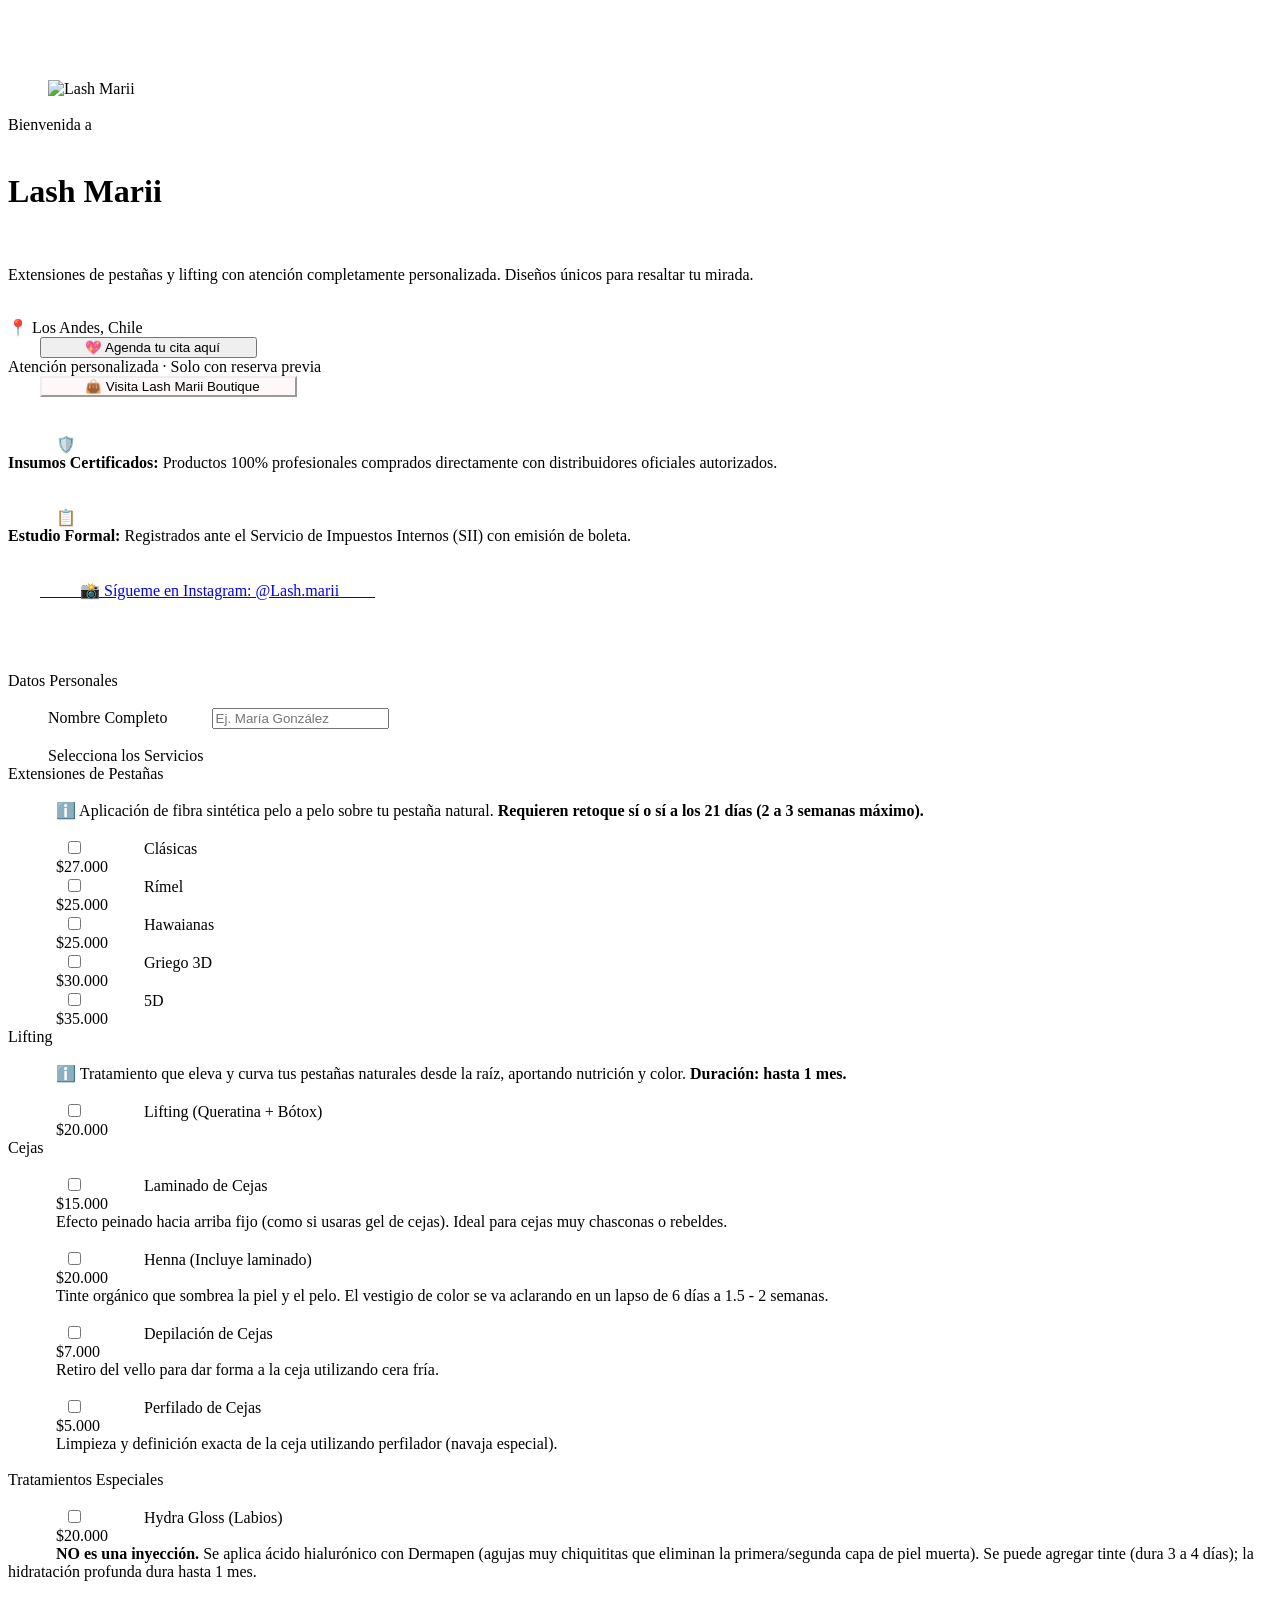
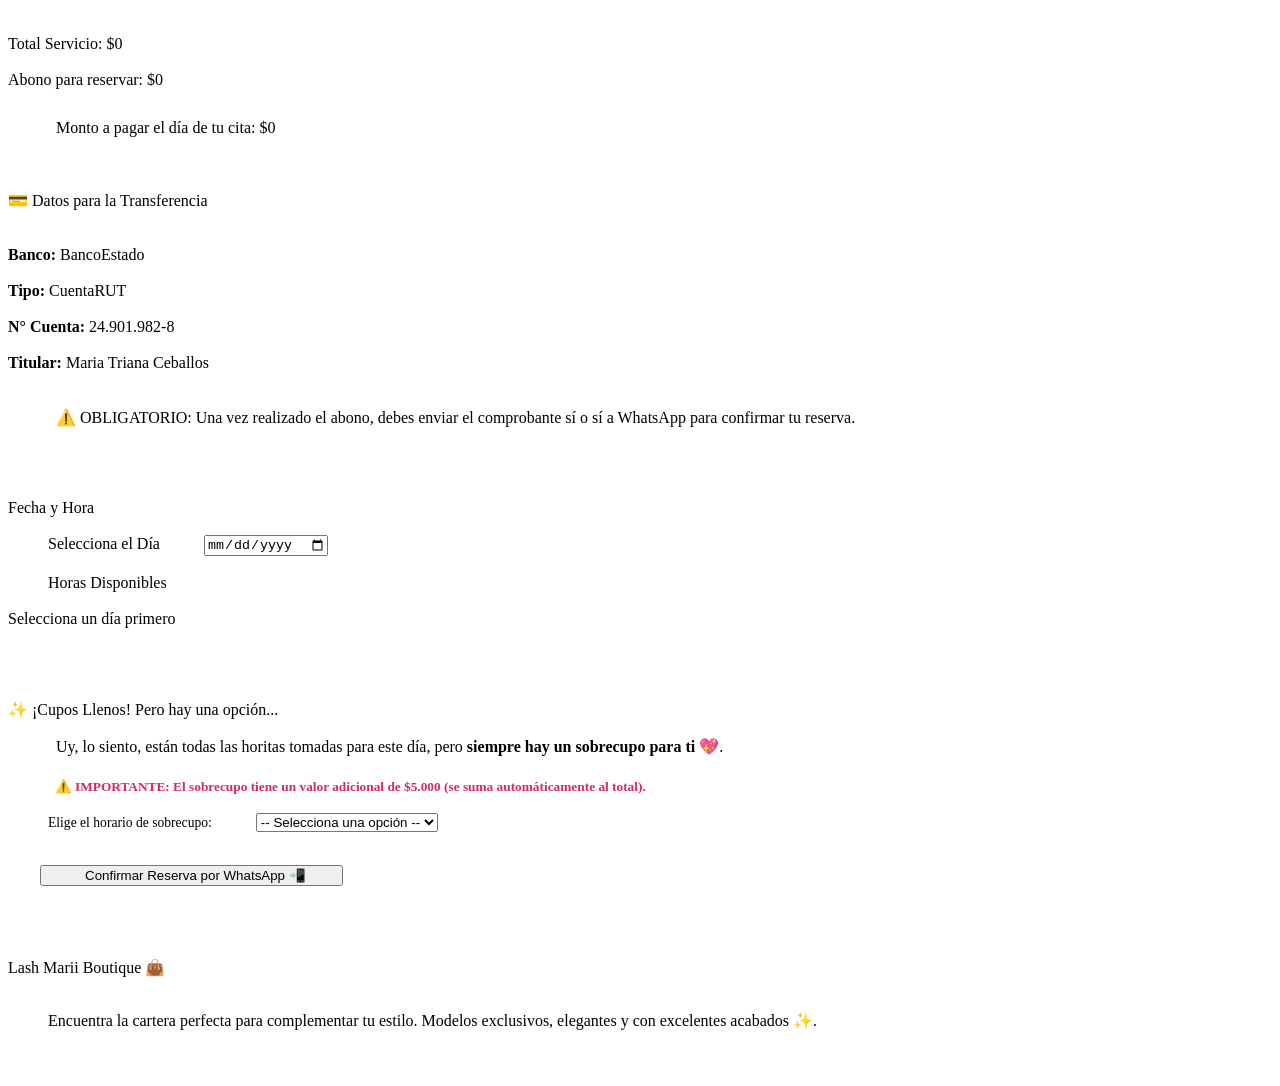
==== index.html @ df6394da "Update index.html" ====
<!DOCTYPE html>
<html lang="es">
<head>
  <meta charset="UTF-8">
  <meta name="viewport" content="width=device-width, initial-scale=1.0">
  <title>Lash Marii & Lash Marii Boutique</title>
  
  <!-- Firebase SDKs -->
  <script src="https://www.gstatic.com/firebasejs/9.22.2/firebase-app-compat.js"></script>
  <script src="https://www.gstatic.com/firebasejs/9.22.2/firebase-database-compat.js"></script>

  <style>
    :root {
      --bg-color: #fff4f6;
      --card-bg: #ffffff;
      --primary: #e63974;
      --primary-hover: #c82a60;
      --text-dark: #3a1c22;
      --border-color: #f7d6e0;
      --subtext: #786267;
    }

    * {
      box-sizing: border-box;
      margin: 0;
      padding: 0;
    }

    body {
      font-family: -apple-system, BlinkMacSystemFont, "Segoe UI", Roboto, Helvetica, Arial, sans-serif;
      background-color: var(--bg-color);
      color: var(--text-dark);
      padding: 20px 15px 120px 15px;
      display: flex;
      justify-content: center;
    }

    .container {
      width: 100%;
      max-width: 420px;
    }

    .tab-content {
      display: none;
      animation: fadeIn 0.3s ease-in-out;
    }

    .tab-content.active {
      display: block;
    }

    @keyframes fadeIn {
      from { opacity: 0; transform: translateY(6px); }
      to { opacity: 1; transform: translateY(0); }
    }

    .hero-header {
      text-align: center;
      padding: 20px 0 10px 0;
    }

    .logo-container {
      width: 150px;
      height: 150px;
      margin: 0 auto 15px auto;
      border-radius: 50%;
      padding: 4px;
      background: linear-gradient(135deg, #f7d6e0, #e63974);
      box-shadow: 0 6px 20px rgba(230, 57, 116, 0.2);
    }

    .logo-img {
      width: 100%;
      height: 100%;
      border-radius: 50%;
      object-fit: cover;
      display: block;
    }

    .welcome-text {
      font-size: 0.9rem;
      font-weight: 800;
      letter-spacing: 2px;
      color: var(--primary);
      text-transform: uppercase;
      margin-bottom: 5px;
    }

    .brand-title {
      font-size: 2rem;
      font-weight: 800;
      color: var(--text-dark);
      margin-bottom: 12px;
    }

    .brand-desc {
      font-size: 0.95rem;
      color: var(--subtext);
      line-height: 1.5;
      margin: 0 auto 18px auto;
    }

    .location-badge {
      display: inline-flex;
      align-items: center;
      gap: 5px;
      background-color: #ffe6ee;
      color: var(--primary);
      font-size: 0.85rem;
      font-weight: 700;
      padding: 8px 16px;
      border-radius: 20px;
      margin-bottom: 25px;
    }

    .btn-main {
      width: 100%;
      background: linear-gradient(135deg, #e63974, #d62862);
      color: white;
      border: none;
      border-radius: 16px;
      padding: 16px;
      font-size: 1rem;
      font-weight: 700;
      cursor: pointer;
      box-shadow: 0 4px 15px rgba(230, 57, 116, 0.3);
      display: flex;
      align-items: center;
      justify-content: center;
      gap: 8px;
      text-decoration: none;
      margin-bottom: 10px;
    }

    .sub-note {
      text-align: center;
      font-size: 0.85rem;
      color: var(--subtext);
      margin-bottom: 25px;
    }

    .trust-footer {
      background: rgba(255, 255, 255, 0.75);
      border: 1px solid var(--border-color);
      border-radius: 14px;
      padding: 12px;
      margin: 0 0 20px 0;
      text-align: left;
      font-size: 0.78rem;
      color: var(--subtext);
      line-height: 1.35;
    }

    .trust-footer-item {
      display: flex;
      align-items: flex-start;
      gap: 8px;
      margin-bottom: 8px;
    }

    .trust-footer-item:last-child {
      margin-bottom: 0;
    }

    .trust-footer-item strong {
      color: var(--text-dark);
    }

    .btn-secondary {
      width: 100%;
      background: #ffffff;
      color: var(--text-dark);
      border: 1px solid var(--border-color);
      border-radius: 16px;
      padding: 14px;
      font-size: 0.95rem;
      font-weight: 700;
      cursor: pointer;
      display: flex;
      align-items: center;
      justify-content: center;
      gap: 8px;
      text-decoration: none;
      box-shadow: 0 2px 8px rgba(0, 0, 0, 0.03);
    }

    .card {
      background: var(--card-bg);
      border-radius: 20px;
      padding: 22px;
      box-shadow: 0 4px 18px rgba(230, 57, 116, 0.06);
      margin-bottom: 20px;
    }

    .card-title {
      display: flex;
      align-items: center;
      gap: 10px;
      font-size: 1.25rem;
      font-weight: 800;
      margin-bottom: 18px;
      color: var(--text-dark);
    }

    .card-title::before {
      content: "";
      display: inline-block;
      width: 4px;
      height: 22px;
      background-color: var(--primary);
      border-radius: 2px;
    }

    .form-group {
      margin-bottom: 16px;
    }

    label {
      display: block;
      font-weight: 700;
      font-size: 0.9rem;
      margin-bottom: 8px;
    }

    input[type="text"], input[type="tel"], input[type="date"], input[type="password"] {
      width: 100%;
      padding: 14px;
      border: 1.5px solid var(--border-color);
      border-radius: 14px;
      font-size: 0.95rem;
      outline: none;
      color: var(--text-dark);
      background-color: #fff;
      font-family: inherit;
    }

    .service-category {
      font-size: 0.88rem;
      font-weight: 800;
      color: var(--primary);
      text-transform: uppercase;
      letter-spacing: 0.5px;
      margin: 18px 0 4px 0;
    }

    .service-category:first-of-type {
      margin-top: 5px;
    }

    .service-desc {
      font-size: 0.8rem;
      color: var(--subtext);
      line-height: 1.35;
      margin-bottom: 10px;
      background-color: #fff8f9;
      padding: 8px 12px;
      border-radius: 10px;
      border-left: 3px solid var(--primary);
    }

    .service-desc-item {
      font-size: 0.78rem;
      color: var(--subtext);
      line-height: 1.3;
      margin: -4px 0 10px 6px;
      padding-left: 8px;
      border-left: 2px solid var(--border-color);
    }

    .service-option {
      display: flex;
      align-items: center;
      justify-content: space-between;
      padding: 12px 14px;
      border: 1.5px solid var(--border-color);
      border-radius: 14px;
      margin-bottom: 6px;
      cursor: pointer;
      transition: all 0.2s ease;
      background-color: #fff;
      user-select: none;
    }

    .service-option.selected {
      border-color: var(--primary);
      background-color: #fff8f9;
    }

    .service-option.disabled {
      opacity: 0.4;
      background-color: #f7f7f7;
      cursor: not-allowed;
      border-color: #e2e8f0;
    }

    .service-info {
      display: flex;
      align-items: center;
      gap: 10px;
      pointer-events: none;
    }

    .service-checkbox {
      width: 18px;
      height: 18px;
      accent-color: var(--primary);
      cursor: pointer;
    }

    .service-name {
      font-size: 0.9rem;
      font-weight: 600;
      color: var(--text-dark);
    }

    .service-price {
      font-size: 0.9rem;
      font-weight: 700;
      color: var(--primary);
      pointer-events: none;
    }

    .total-box {
      border: 1.5px dashed var(--primary);
      border-radius: 14px;
      padding: 14px;
      text-align: center;
      font-weight: 700;
      font-size: 0.95rem;
      color: var(--text-dark);
      margin-top: 15px;
      background-color: #fff8f9;
      line-height: 1.6;
    }

    .total-amount {
      color: var(--primary);
      font-size: 1.15rem;
    }

    .abono-amount {
      color: #e63974;
      font-size: 1.1rem;
      font-weight: 800;
    }

    .restante-amount {
      color: #2e7d32;
      font-size: 1.15rem;
      font-weight: 800;
    }

    .payment-box {
      background-color: #fff9fb;
      border: 1.5px solid var(--border-color);
      border-radius: 16px;
      padding: 16px;
      margin-top: 15px;
    }

    .payment-title {
      font-size: 0.95rem;
      font-weight: 800;
      color: var(--primary);
      margin-bottom: 10px;
      display: flex;
      align-items: center;
      justify-content: center;
      gap: 6px;
      text-align: center;
    }

    .bank-details {
      background-color: #ffffff;
      border: 1px solid var(--border-color);
      border-radius: 12px;
      padding: 12px 14px;
      margin-bottom: 12px;
      font-size: 0.88rem;
      line-height: 1.6;
    }

    .bank-details div {
      display: flex;
      justify-content: space-between;
      border-bottom: 1px dashed #f2e6ea;
      padding: 3px 0;
    }

    .bank-details div:last-child {
      border-bottom: none;
    }

    .alert-whatsapp {
      background-color: #ffe6ee;
      border-left: 4px solid var(--primary);
      border-radius: 8px;
      padding: 10px;
      font-size: 0.82rem;
      color: #a12c4e;
      font-weight: 700;
      text-align: center;
      line-height: 1.4;
      margin-bottom: 0;
    }

    .location-info-box {
      background-color: #eef2ff;
      border-left: 4px solid #3b82f6;
      border-radius: 8px;
      padding: 12px;
      font-size: 0.85rem;
      color: #1e3a8a;
      font-weight: 700;
      text-align: center;
      line-height: 1.4;
      margin-top: 15px;
      margin-bottom: 15px;
      display: none;
    }

    .location-info-box a {
      color: #2563eb;
      text-decoration: underline;
    }

    .overbook-box {
      background-color: #fff0f3;
      border: 2px dashed #e63974;
      border-radius: 16px;
      padding: 16px;
      text-align: center;
      margin-top: 10px;
      display: none;
      animation: fadeIn 0.3s ease-in-out;
    }

    .overbook-title {
      font-size: 1rem;
      font-weight: 800;
      color: #e63974;
      margin-bottom: 6px;
    }

    .overbook-text {
      font-size: 0.88rem;
      color: var(--text-dark);
      line-height: 1.4;
      margin-bottom: 12px;
    }

    .overbook-select {
      width: 100%;
      padding: 12px;
      border: 1.5px solid var(--border-color);
      border-radius: 12px;
      font-size: 0.92rem;
      color: var(--text-dark);
      background-color: #fff;
      font-weight: 600;
      outline: none;
      font-family: inherit;
    }

    .time-grid {
      display: grid;
      grid-template-columns: repeat(3, 1fr);
      gap: 10px;
      margin-top: 10px;
    }

    .time-btn {
      background-color: #fff;
      border: 1.5px solid var(--border-color);
      border-radius: 12px;
      padding: 12px 5px;
      font-size: 0.95rem;
      font-weight: 700;
      color: var(--text-dark);
      cursor: pointer;
      transition: all 0.2s ease;
    }

    .time-btn.selected {
      background-color: var(--primary);
      color: white;
      border-color: var(--primary);
    }

    .time-btn.occupied {
      background-color: #e2e8f0;
      color: #a0aec0;
      border-color: #cbd5e0;
      cursor: not-allowed;
      text-decoration: line-through;
    }

    .admin-time-btn {
      background-color: #fff;
      border: 1.5px solid var(--border-color);
      border-radius: 12px;
      padding: 12px 5px;
      font-size: 0.85rem;
      font-weight: 700;
      cursor: pointer;
    }

    .admin-time-btn.is-blocked {
      background-color: #e63974;
      color: white;
      border-color: #e63974;
    }

    .placeholder-text {
      color: var(--subtext);
      font-size: 0.9rem;
      text-align: center;
      margin-top: 10px;
      grid-column: span 3;
    }

    .gallery-grid {
      display: grid;
      grid-template-columns: repeat(2, 1fr);
      gap: 12px;
      margin-top: 15px;
    }

    .gallery-card {
      background: #ffffff;
      border-radius: 16px;
      overflow: hidden;
      border: 1px solid var(--border-color);
      box-shadow: 0 4px 10px rgba(0,0,0,0.03);
      display: flex;
      flex-direction: column;
      position: relative;
    }

    .gallery-card.featured {
      border: 2px solid var(--primary);
      box-shadow: 0 6px 16px rgba(230, 57, 116, 0.18);
    }

    .badge-new {
      position: absolute;
      top: 8px;
      right: 8px;
      background: linear-gradient(135deg, #e63974, #ff5e91);
      color: white;
      font-size: 0.68rem;
      font-weight: 800;
      padding: 4px 8px;
      border-radius: 10px;
      box-shadow: 0 2px 8px rgba(230, 57, 116, 0.4);
      letter-spacing: 0.5px;
      z-index: 2;
    }

    .gallery-img {
      width: 100%;
      height: 140px;
      object-fit: cover;
      display: block;
    }

    .gallery-info {
      padding: 10px;
      text-align: center;
    }

    .gallery-title {
      font-size: 0.85rem;
      font-weight: 800;
      color: var(--text-dark);
    }

    .gallery-subtitle {
      font-size: 0.72rem;
      color: var(--subtext);
      margin-top: 2px;
    }

    /* ESTILOS ESPECÍFICOS DE LASH MARII BOUTIQUE Y CARRUSEL */
    .boutique-grid {
      display: grid;
      grid-template-columns: repeat(1, 1fr);
      gap: 16px;
      margin-top: 15px;
    }

    .boutique-card {
      background: #ffffff;
      border-radius: 18px;
      overflow: hidden;
      border: 1px solid var(--border-color);
      box-shadow: 0 4px 12px rgba(230, 57, 116, 0.05);
      display: flex;
      flex-direction: column;
    }

    .boutique-img {
      width: 100%;
      height: 260px;
      object-fit: cover;
      display: block;
    }

    .boutique-details {
      padding: 15px;
    }

    .boutique-name {
      font-size: 1.05rem;
      font-weight: 800;
      color: var(--text-dark);
      margin-bottom: 4px;
    }

    .boutique-desc {
      font-size: 0.82rem;
      color: var(--subtext);
      margin-bottom: 10px;
      line-height: 1.35;
    }

    .boutique-price-row {
      display: flex;
      justify-content: space-between;
      align-items: center;
      margin-top: 5px;
    }

    .boutique-price {
      font-size: 1.15rem;
      font-weight: 800;
      color: var(--primary);
    }

    .btn-buy {
      background: linear-gradient(135deg, #e63974, #d62862);
      color: white;
      border: none;
      border-radius: 10px;
      padding: 8px 14px;
      font-size: 0.82rem;
      font-weight: 700;
      cursor: pointer;
      text-decoration: none;
      display: inline-flex;
      align-items: center;
      gap: 4px;
    }

    /* ESTILOS DEL CARRUSEL */
    .carousel-container {
      position: relative;
      width: 100%;
      overflow: hidden;
      border-radius: 18px 18px 0 0;
    }

    .carousel-track {
      display: flex;
      transition: transform 0.3s ease-in-out;
      width: 100%;
    }

    .carousel-slide {
      min-width: 100%;
      box-sizing: border-box;
    }

    .carousel-btn {
      position: absolute;
      top: 50%;
      transform: translateY(-50%);
      background: rgba(0, 0, 0, 0.4);
      color: white;
      border: none;
      font-size: 14px;
      padding: 8px 11px;
      cursor: pointer;
      border-radius: 50%;
      z-index: 5;
      backdrop-filter: blur(2px);
    }

    .carousel-btn.prev { left: 8px; }
    .carousel-btn.next { right: 8px; }

    .carousel-dots {
      position: absolute;
      bottom: 8px;
      left: 50%;
      transform: translateX(-50%);
      display: flex;
      gap: 6px;
      z-index: 5;
    }

    .dot {
      width: 8px;
      height: 8px;
      background: rgba(255, 255, 255, 0.5);
      border-radius: 50%;
      cursor: pointer;
      transition: background 0.3s, width 0.3s;
    }

    .dot.active {
      background: #ffffff;
      width: 18px;
      border-radius: 4px;
    }

    .accordion-header {
      width: 100%;
      background: #ffffff;
      border: 1.5px solid var(--border-color);
      border-radius: 14px;
      padding: 14px 16px;
      font-size: 0.92rem;
      font-weight: 800;
      color: var(--text-dark);
      text-align: left;
      cursor: pointer;
      display: flex;
      justify-content: space-between;
      align-items: center;
      margin-bottom: 8px;
      transition: all 0.2s ease;
    }

    .accordion-header:hover {
      background-color: #fff8f9;
    }

    .accordion-header.active {
      border-color: var(--primary);
      background-color: #fff8f9;
      color: var(--primary);
      border-bottom-left-radius: 0;
      border-bottom-right-radius: 0;
      margin-bottom: 0;
    }

    .accordion-content {
      max-height: 0;
      overflow: hidden;
      transition: max-height 0.3s ease-out;
      background: #ffffff;
      border: 1.5px solid var(--border-color);
      border-top: none;
      border-bottom-left-radius: 14px;
      border-bottom-right-radius: 14px;
      margin-bottom: 12px;
      padding: 0 14px;
    }

    .accordion-content.show {
      padding: 14px;
      max-height: 1000px;
    }

    .accordion-arrow {
      font-size: 0.8rem;
      transition: transform 0.3s ease;
    }

    .accordion-header.active .accordion-arrow {
      transform: rotate(180deg);
    }

    .care-item {
      display: flex;
      align-items: flex-start;
      gap: 12px;
      padding: 10px 12px;
      background-color: #fff8f9;
      border-radius: 12px;
      margin-bottom: 8px;
      border: 1px solid #fce8ef;
    }

    .care-item:last-child {
      margin-bottom: 0;
    }

    .care-icon {
      font-size: 1.2rem;
      line-height: 1.2;
    }

    .care-text {
      font-size: 0.85rem;
      color: var(--subtext);
      line-height: 1.4;
    }

    .care-text strong {
      color: var(--text-dark);
    }

    /* ESTILOS ESPECÍFICOS DE LA TARJETA DE FIDELIDAD */
    .stamps-grid {
      display: grid;
      grid-template-columns: repeat(5, 1fr);
      gap: 8px;
      margin: 18px 0;
    }

    .stamp-slot {
      aspect-ratio: 1;
      border-radius: 50%;
      border: 2px dashed var(--border-color);
      display: flex;
      flex-direction: column;
      align-items: center;
      justify-content: center;
      font-size: 0.75rem;
      position: relative;
      background: #fff8f9;
      transition: all 0.3s ease;
    }

    .stamp-type {
      font-size: 0.55rem;
      color: var(--subtext);
      margin-top: 2px;
      font-weight: 700;
      text-transform: uppercase;
    }

    .stamp-slot.active {
      border: 2px solid var(--primary);
      background: var(--primary);
      color: white;
      box-shadow: 0 4px 10px rgba(230, 57, 116, 0.3);
      font-weight: bold;
    }

    .stamp-slot.active .stamp-type {
      color: #fff;
    }

    .stamp-slot.reward {
      border-color: #d97706;
      background: #fffbe3;
      color: #b45309;
    }

    .stamp-slot.reward.active {
      background: linear-gradient(135deg, #f59e0b, #d97706);
      color: #fff;
      border-color: #f59e0b;
      box-shadow: 0 4px 12px rgba(245, 158, 11, 0.4);
    }

    .stamp-slot.reward.active .stamp-type {
      color: #fff;
    }

    .rewards-info {
      font-size: 0.8rem;
      text-align: left;
      background: #fff8f9;
      border: 1px solid var(--border-color);
      padding: 12px;
      border-radius: 12px;
      margin-bottom: 15px;
      line-height: 1.5;
    }

    .history-list {
      font-size: 0.78rem;
      text-align: left;
      color: var(--subtext);
      max-height: 90px;
      overflow-y: auto;
      margin-top: 8px;
      background: #fdf2f5;
      padding: 8px 12px;
      border-radius: 10px;
    }

    .bottom-nav {
      position: fixed;
      bottom: 20px;
      left: 50%;
      transform: translateX(-50%);
      width: calc(100% - 30px);
      max-width: 420px;
      background: rgba(255, 255, 255, 0.94);
      backdrop-filter: blur(12px);
      border-radius: 25px;
      display: flex;
      justify-content: space-around;
      padding: 10px 2px;
      box-shadow: 0 10px 30px rgba(0, 0, 0, 0.08);
      border: 1px solid rgba(247, 214, 224, 0.8);
      z-index: 1000;
    }

    .nav-item {
      display: flex;
      flex-direction: column;
      align-items: center;
      gap: 3px;
      background: none;
      border: none;
      color: #a08c90;
      font-size: 0.65rem;
      font-weight: 700;
      cursor: pointer;
      flex: 1;
      transition: all 0.2s ease;
    }

    .nav-item .icon {
      font-size: 1.1rem;
    }

    .nav-item.active {
      color: var(--primary);
    }
  </style>
</head>
<body>

  <div class="container">

    <!-- INICIO -->
    <div id="tab-inicio" class="tab-content active">
      <div class="hero-header">
        <div class="logo-container">
          <img src="https://i.postimg.cc/9fsRY43k/IMG-0086.jpg" alt="Lash Marii" class="logo-img">
        </div>
        <div class="welcome-text">Bienvenida a</div>
        <h1 class="brand-title">Lash Marii</h1>
        <p class="brand-desc">Extensiones de pestañas y lifting con atención completamente personalizada. Diseños únicos para resaltar tu mirada.</p>
        <div class="location-badge">📍 Los Andes, Chile</div>

        <button class="btn-main" onclick="switchTab('reservar')">
          💖 Agenda tu cita aquí
        </button>
        <div class="sub-note">Atención personalizada · Solo con reserva previa</div>

        <button class="btn-secondary" style="margin-bottom: 20px; background: #fff8f9; border-color: var(--primary);" onclick="switchTab('boutique')">
          👜 Visita Lash Marii Boutique
        </button>

        <div class="trust-footer">
          <div class="trust-footer-item">
            <span>🛡️</span>
            <div><strong>Insumos Certificados:</strong> Productos 100% profesionales comprados directamente con distribuidores oficiales autorizados.</div>
          </div>
          <div class="trust-footer-item">
            <span>📋</span>
            <div><strong>Estudio Formal:</strong> Registrados ante el Servicio de Impuestos Internos (SII) con emisión de boleta.</div>
          </div>
        </div>

        <a href="https://instagram.com/Lash.marii" target="_blank" class="btn-secondary">
          📸 Sígueme en Instagram: @Lash.marii
        </a>
      </div>
    </div>

    <!-- RESERVAR -->
    <div id="tab-reservar" class="tab-content">
      <div class="card">
        <div class="card-title">Datos Personales</div>

        <div class="form-group">
          <label for="nombre">Nombre Completo</label>
          <input type="text" id="nombre" placeholder="Ej. María González">
        </div>

        <div class="form-group">
          <label>Selecciona los Servicios</label>
          
          <!-- EXTENSIONES DE PESTAÑAS -->
          <div class="service-category">Extensiones de Pestañas</div>
          <div class="service-desc">
            ℹ️ Aplicación de fibra sintética pelo a pelo sobre tu pestaña natural. <strong>Requieren retoque sí o sí a los 21 días (2 a 3 semanas máximo).</strong>
          </div>

          <label class="service-option">
            <div class="service-info">
              <input type="checkbox" class="service-checkbox" data-group="extensiones" value="27000" data-name="Pestañas Clásicas" onchange="calcularTotal(this)">
              <span class="service-name">Clásicas</span>
            </div>
            <span class="service-price">$27.000</span>
          </label>

          <label class="service-option">
            <div class="service-info">
              <input type="checkbox" class="service-checkbox" data-group="extensiones" value="25000" data-name="Pestañas Rímel" onchange="calcularTotal(this)">
              <span class="service-name">Rímel</span>
            </div>
            <span class="service-price">$25.000</span>
          </label>

          <label class="service-option">
            <div class="service-info">
              <input type="checkbox" class="service-checkbox" data-group="extensiones" value="25000" data-name="Pestañas Hawaianas" onchange="calcularTotal(this)">
              <span class="service-name">Hawaianas</span>
            </div>
            <span class="service-price">$25.000</span>
          </label>

          <label class="service-option">
            <div class="service-info">
              <input type="checkbox" class="service-checkbox" data-group="extensiones" value="30000" data-name="Pestañas Griego 3D" onchange="calcularTotal(this)">
              <span class="service-name">Griego 3D</span>
            </div>
            <span class="service-price">$30.000</span>
          </label>

          <label class="service-option">
            <div class="service-info">
              <input type="checkbox" class="service-checkbox" data-group="extensiones" value="35000" data-name="Pestañas 5D" onchange="calcularTotal(this)">
              <span class="service-name">5D</span>
            </div>
            <span class="service-price">$35.000</span>
          </label>

          <!-- LIFTING -->
          <div class="service-category">Lifting</div>
          <div class="service-desc">
            ℹ️ Tratamiento que eleva y curva tus pestañas naturales desde la raíz, aportando nutrición y color. <strong>Duración: hasta 1 mes.</strong>
          </div>

          <label class="service-option">
            <div class="service-info">
              <input type="checkbox" class="service-checkbox" data-group="lifting" value="20000" data-name="Lifting (Queratina + Bótox)" onchange="calcularTotal(this)">
              <span class="service-name">Lifting (Queratina + Bótox)</span>
            </div>
            <span class="service-price">$20.000</span>
          </label>

          <!-- CEJAS -->
          <div class="service-category">Cejas</div>

          <label class="service-option">
            <div class="service-info">
              <input type="checkbox" class="service-checkbox" data-group="cejas" value="15000" data-name="Laminado de Cejas" onchange="calcularTotal(this)">
              <span class="service-name">Laminado de Cejas</span>
            </div>
            <span class="service-price">$15.000</span>
          </label>
          <div class="service-desc-item">
            Efecto peinado hacia arriba fijo (como si usaras gel de cejas). Ideal para cejas muy chasconas o rebeldes.
          </div>

          <label class="service-option">
            <div class="service-info">
              <input type="checkbox" class="service-checkbox" data-group="cejas" value="20000" data-name="Henna (Incluye laminado)" onchange="calcularTotal(this)">
              <span class="service-name">Henna (Incluye laminado)</span>
            </div>
            <span class="service-price">$20.000</span>
          </label>
          <div class="service-desc-item">
            Tinte orgánico que sombrea la piel y el pelo. El vestigio de color se va aclarando en un lapso de 6 días a 1.5 - 2 semanas.
          </div>

          <label class="service-option">
            <div class="service-info">
              <input type="checkbox" class="service-checkbox" data-group="cejas" value="7000" data-name="Depilación de Cejas" onchange="calcularTotal(this)">
              <span class="service-name">Depilación de Cejas</span>
            </div>
            <span class="service-price">$7.000</span>
          </label>
          <div class="service-desc-item">
            Retiro del vello para dar forma a la ceja utilizando cera fría.
          </div>

          <label class="service-option">
            <div class="service-info">
              <input type="checkbox" class="service-checkbox" data-group="cejas" value="5000" data-name="Perfilado de Cejas" onchange="calcularTotal(this)">
              <span class="service-name">Perfilado de Cejas</span>
            </div>
            <span class="service-price">$5.000</span>
          </label>
          <div class="service-desc-item">
            Limpieza y definición exacta de la ceja utilizando perfilador (navaja especial).
          </div>

          <!-- TRATAMIENTOS ESPECIALES -->
          <div class="service-category">Tratamientos Especiales</div>

          <label class="service-option">
            <div class="service-info">
              <input type="checkbox" class="service-checkbox" data-group="otros" value="20000" data-name="Hydra Gloss (Labios)" onchange="calcularTotal(this)">
              <span class="service-name">Hydra Gloss (Labios)</span>
            </div>
            <span class="service-price">$20.000</span>
          </label>
          <div class="service-desc-item">
            <strong>NO es una inyección.</strong> Se aplica ácido hialurónico con Dermapen (agujas muy chiquititas que eliminan la primera/segunda capa de piel muerta). Se puede agregar tinte (dura 3 a 4 días); la hidratación profunda dura hasta 1 mes.
          </div>

        </div>

        <div class="total-box">
          <div>Total Servicio: <span class="total-amount" id="precio-total">$0</span></div>
          <div>Abono para reservar: <span class="abono-amount" id="precio-abono">$0</span></div>
          <div style="margin-top: 6px; padding-top: 6px; border-top: 1px dashed var(--border-color);">
            Monto a pagar el día de tu cita: <span class="restante-amount" id="precio-restante">$0</span>
          </div>
        </div>

        <div class="payment-box">
          <div class="payment-title">💳 Datos para la Transferencia</div>

          <div class="bank-details">
            <div><span><strong>Banco:</strong></span> <span>BancoEstado</span></div>
            <div><span><strong>Tipo:</strong></span> <span>CuentaRUT</span></div>
            <div><span><strong>N° Cuenta:</strong></span> <span>24.901.982-8</span></div>
            <div><span><strong>Titular:</strong></span> <span>Maria Triana Ceballos</span></div>
          </div>

          <div class="alert-whatsapp">
            ⚠️ OBLIGATORIO: Una vez realizado el abono, debes enviar el comprobante sí o sí a WhatsApp para confirmar tu reserva.
          </div>
        </div>

      </div>

      <div class="card">
        <div class="card-title">Fecha y Hora</div>

        <div class="form-group">
          <label for="fecha">Selecciona el Día</label>
          <input type="date" id="fecha" onchange="actualizarHoras()">
        </div>

        <div class="form-group" id="contenedor-horas-normales">
          <label>Horas Disponibles</label>
          <div id="grid-horas" class="time-grid">
            <div class="placeholder-text">Selecciona un día primero</div>
          </div>
        </div>

        <div id="box-sobrecupo" class="overbook-box">
          <div class="overbook-title">✨ ¡Cupos Llenos! Pero hay una opción...</div>
          <div class="overbook-text">
            Uy, lo siento, están todas las horitas tomadas para este día, pero <strong>siempre hay un sobrecupo para ti 💖</strong>.<br>
            <small style="color:#d62862; font-weight:bold; display:block; margin-top:5px;">
              ⚠️ IMPORTANTE: El sobrecupo tiene un valor adicional de $5.000 (se suma automáticamente al total).
            </small>
          </div>
          <label style="text-align:left; font-size:0.85rem; margin-bottom:5px;">Elige el horario de sobrecupo:</label>
          <select id="select-sobrecupo-hora" class="overbook-select" onchange="seleccionarSobrecupo(this.value)">
            <option value="">-- Selecciona una opción --</option>
            <option value="08:00 AM (Sobrecupo)">🌅 08:00 de la mañana</option>
            <option value="09:30 PM (Sobrecupo)">🌌 09:30 de la noche</option>
            <option value="A convenir (Sobrecupo)">🤝 Horario a convenir</option>
          </select>
        </div>

        <div id="location-info" class="location-info-box"></div>

        <button class="btn-main" style="margin-top: 15px; margin-bottom: 0;" onclick="enviarWhatsApp()">
          Confirmar Reserva por WhatsApp 📲
        </button>
      </div>
    </div>

    <!-- LASH MARII BOUTIQUE -->
    <div id="tab-boutique" class="tab-content">
      <div class="card">
        <div class="card-title">Lash Marii Boutique 👜</div>
        <p class="brand-desc" style="margin-bottom: 12px;">
          Encuentra la cartera perfecta para complementar tu estilo. Modelos exclusivos, elegantes y con excelentes acabados ✨.
        </p>

        <div class="boutique-grid">
          
          <!-- PRODUCTO 1: BAGUETTE LEOPARDO VINTAGE CON CARRUSEL Y COLORES MARRÓN / BEIGE
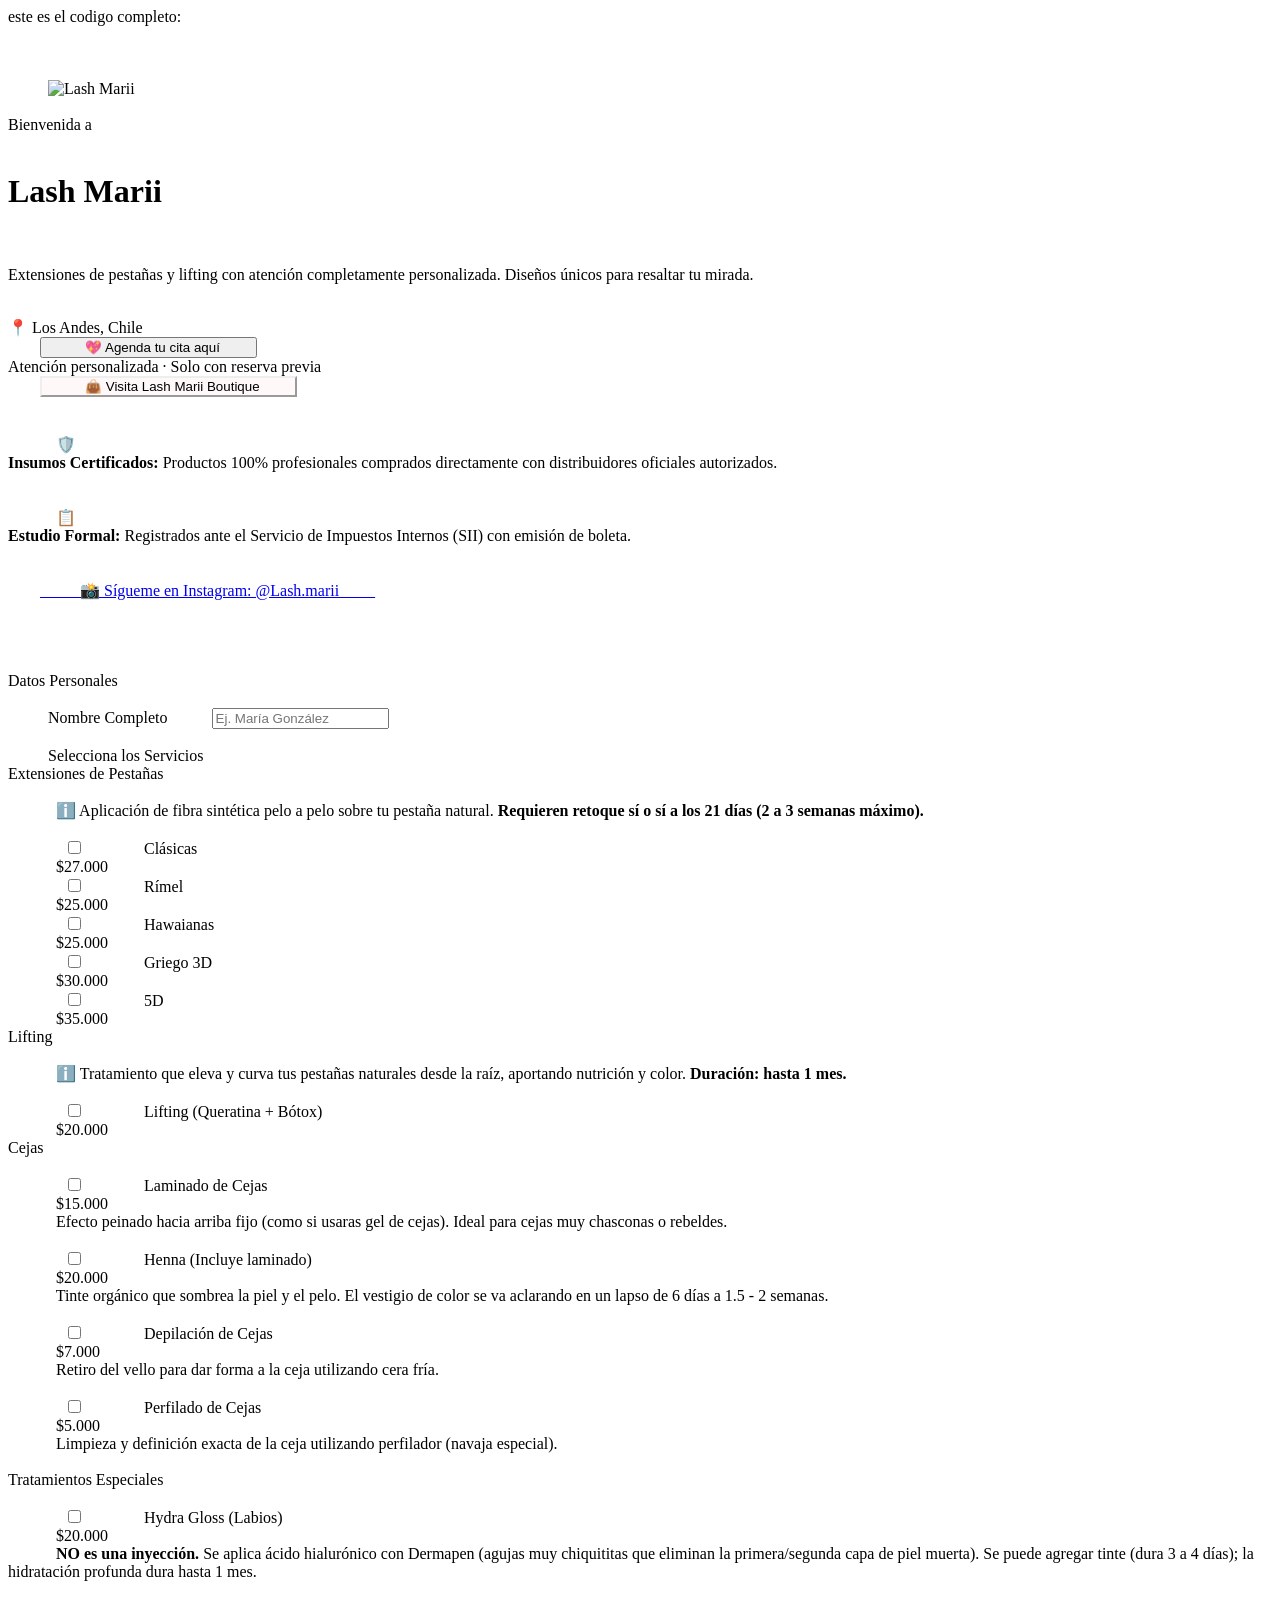
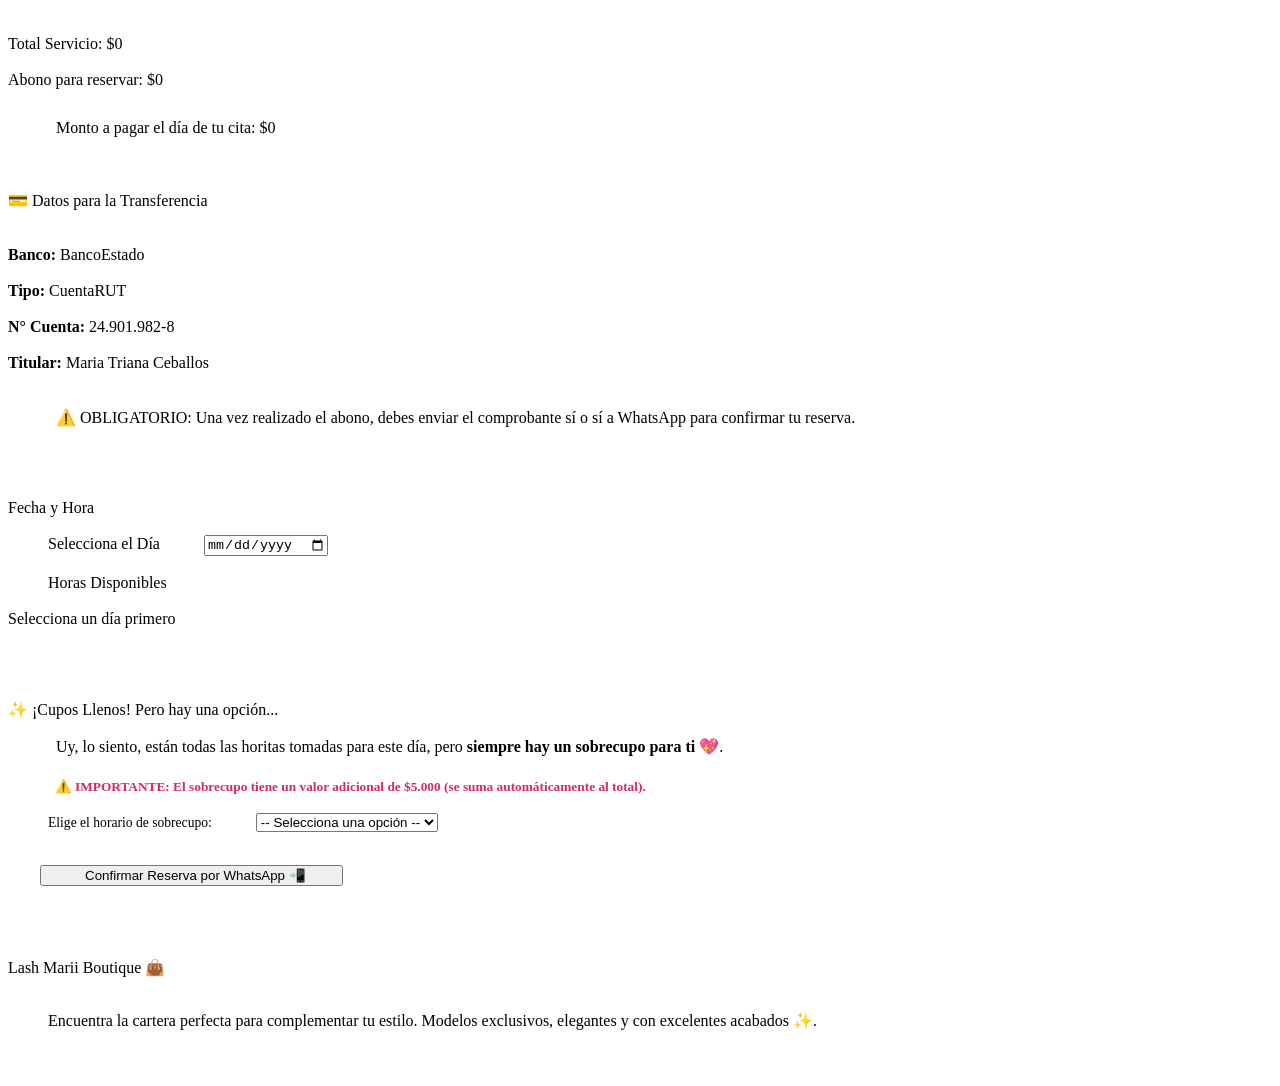
==== commit cfec3962: "Update index.html" ====
--- a/index.html
+++ b/index.html
@@ -1,4 +1,4 @@
-<!DOCTYPE html>
+este es el codigo completo:                                     <!DOCTYPE html>
 <html lang="es">
 <head>
   <meta charset="UTF-8">
@@ -1178,4 +1178,4 @@
 
         <div class="boutique-grid">
           
-          <!-- PRODUCTO 1: BAGUETTE LEOPARDO VINTAGE CON CARRUSEL Y COLORES MARRÓN / BEIGE 
+          <!-- PRODUCTO 1: 
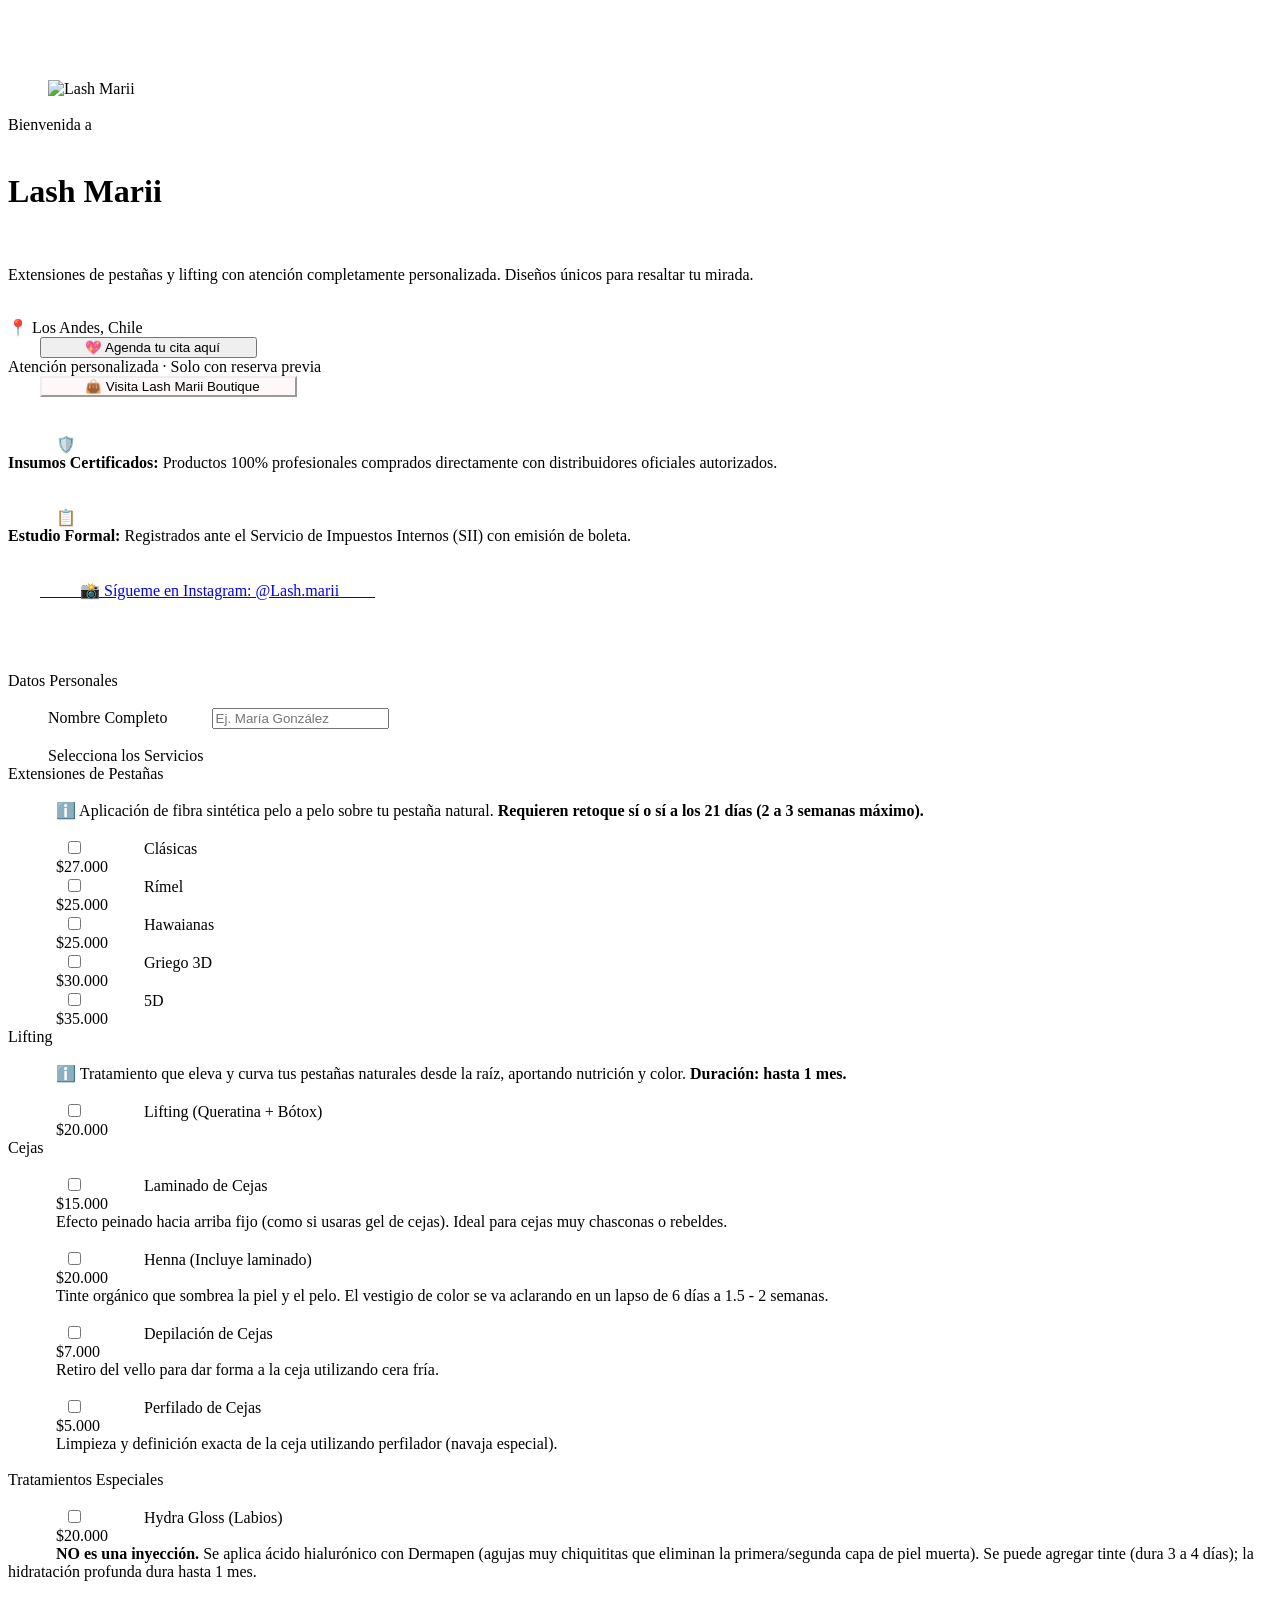
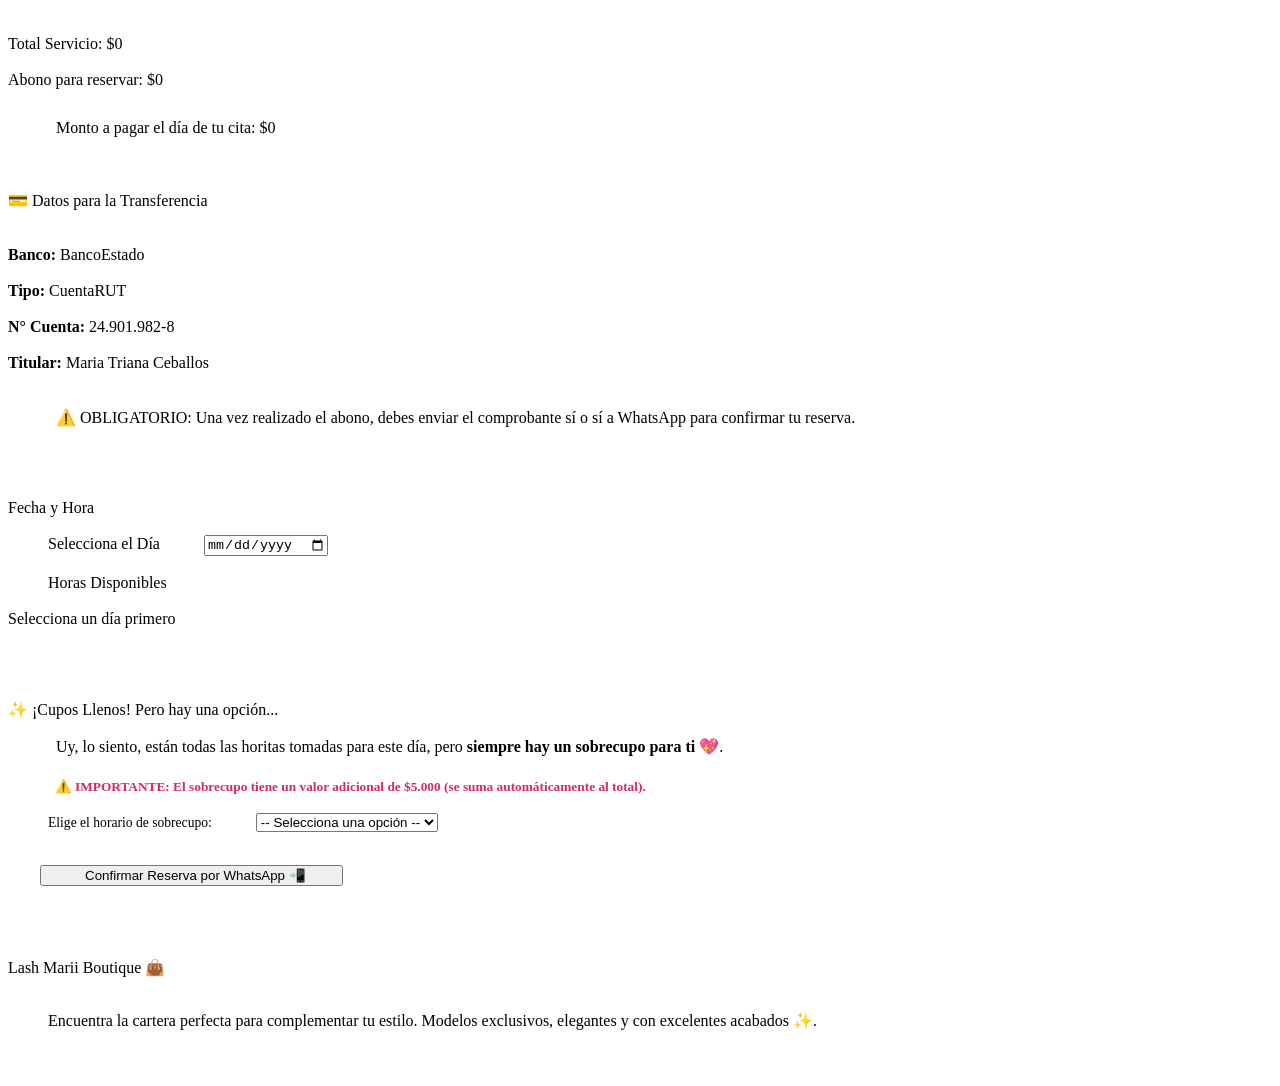
==== commit 48db039f: "Update index.html" ====
--- a/index.html
+++ b/index.html
@@ -1,4 +1,4 @@
-este es el codigo completo:                                     <!DOCTYPE html>
+<!DOCTYPE html>
 <html lang="es">
 <head>
   <meta charset="UTF-8">
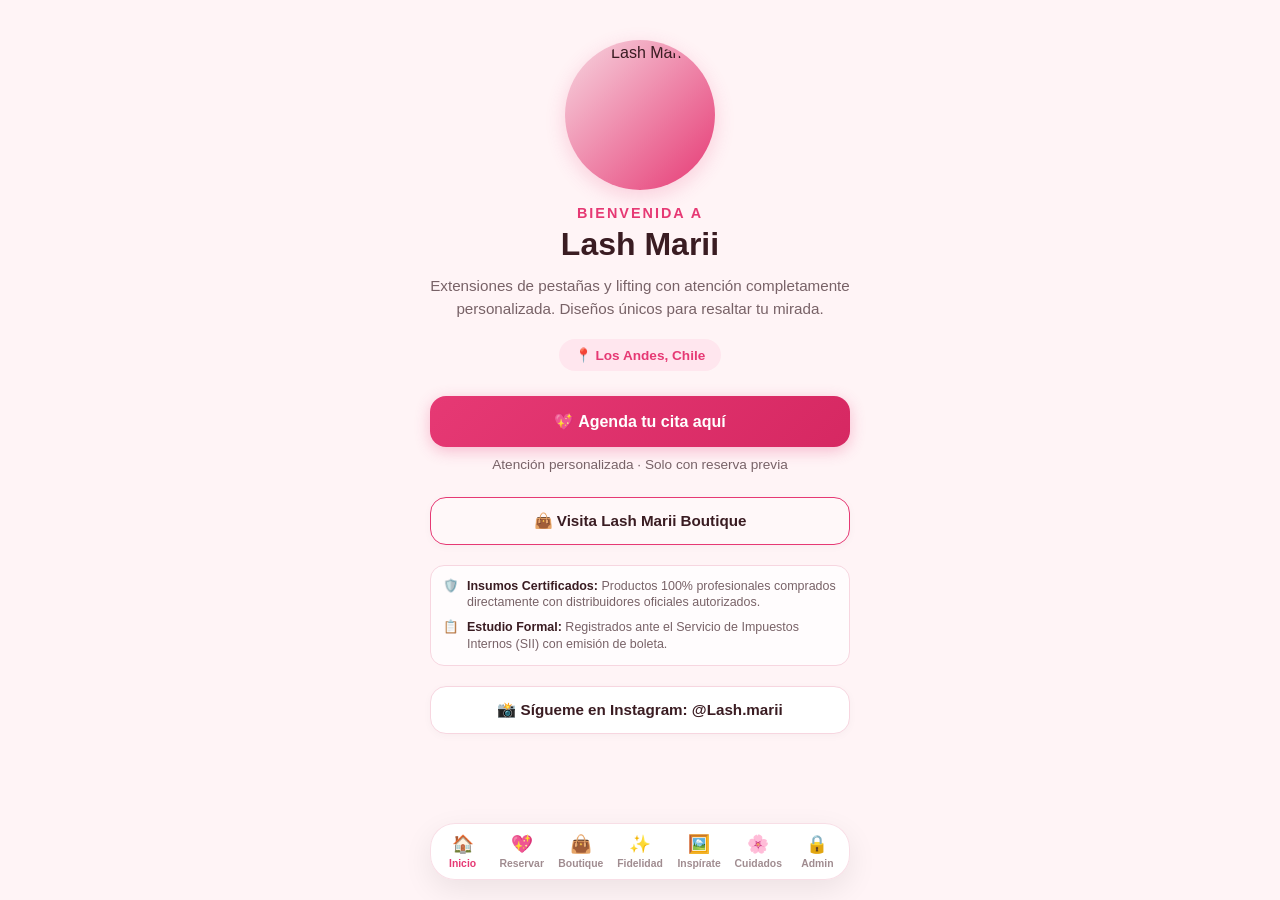
==== commit b6818169: "Update index.html" ====
--- a/index.html
+++ b/index.html
@@ -1,1181 +1,2176 @@
 <!DOCTYPE html>
 <html lang="es">
 <head>
-  <meta charset="UTF-8">
-  <meta name="viewport" content="width=device-width, initial-scale=1.0">
-  <title>Lash Marii & Lash Marii Boutique</title>
-  
-  <!-- Firebase SDKs -->
-  <script src="https://www.gstatic.com/firebasejs/9.22.2/firebase-app-compat.js"></script>
-  <script src="https://www.gstatic.com/firebasejs/9.22.2/firebase-database-compat.js"></script>
-
-  <style>
-    :root {
-      --bg-color: #fff4f6;
-      --card-bg: #ffffff;
-      --primary: #e63974;
-      --primary-hover: #c82a60;
-      --text-dark: #3a1c22;
-      --border-color: #f7d6e0;
-      --subtext: #786267;
-    }
-
-    * {
-      box-sizing: border-box;
-      margin: 0;
-      padding: 0;
-    }
-
-    body {
-      font-family: -apple-system, BlinkMacSystemFont, "Segoe UI", Roboto, Helvetica, Arial, sans-serif;
-      background-color: var(--bg-color);
-      color: var(--text-dark);
-      padding: 20px 15px 120px 15px;
-      display: flex;
-      justify-content: center;
-    }
-
-    .container {
-      width: 100%;
-      max-width: 420px;
-    }
-
-    .tab-content {
-      display: none;
-      animation: fadeIn 0.3s ease-in-out;
-    }
-
-    .tab-content.active {
-      display: block;
-    }
-
-    @keyframes fadeIn {
-      from { opacity: 0; transform: translateY(6px); }
-      to { opacity: 1; transform: translateY(0); }
-    }
-
-    .hero-header {
-      text-align: center;
-      padding: 20px 0 10px 0;
-    }
-
-    .logo-container {
-      width: 150px;
-      height: 150px;
-      margin: 0 auto 15px auto;
-      border-radius: 50%;
-      padding: 4px;
-      background: linear-gradient(135deg, #f7d6e0, #e63974);
-      box-shadow: 0 6px 20px rgba(230, 57, 116, 0.2);
-    }
-
-    .logo-img {
-      width: 100%;
-      height: 100%;
-      border-radius: 50%;
-      object-fit: cover;
-      display: block;
-    }
-
-    .welcome-text {
-      font-size: 0.9rem;
-      font-weight: 800;
-      letter-spacing: 2px;
-      color: var(--primary);
-      text-transform: uppercase;
-      margin-bottom: 5px;
-    }
-
-    .brand-title {
-      font-size: 2rem;
-      font-weight: 800;
-      color: var(--text-dark);
-      margin-bottom: 12px;
-    }
-
-    .brand-desc {
-      font-size: 0.95rem;
-      color: var(--subtext);
-      line-height: 1.5;
-      margin: 0 auto 18px auto;
-    }
-
-    .location-badge {
-      display: inline-flex;
-      align-items: center;
-      gap: 5px;
-      background-color: #ffe6ee;
-      color: var(--primary);
-      font-size: 0.85rem;
-      font-weight: 700;
-      padding: 8px 16px;
-      border-radius: 20px;
-      margin-bottom: 25px;
-    }
-
-    .btn-main {
-      width: 100%;
-      background: linear-gradient(135deg, #e63974, #d62862);
-      color: white;
-      border: none;
-      border-radius: 16px;
-      padding: 16px;
-      font-size: 1rem;
-      font-weight: 700;
-      cursor: pointer;
-      box-shadow: 0 4px 15px rgba(230, 57, 116, 0.3);
-      display: flex;
-      align-items: center;
-      justify-content: center;
-      gap: 8px;
-      text-decoration: none;
-      margin-bottom: 10px;
-    }
-
-    .sub-note {
-      text-align: center;
-      font-size: 0.85rem;
-      color: var(--subtext);
-      margin-bottom: 25px;
-    }
-
-    .trust-footer {
-      background: rgba(255, 255, 255, 0.75);
-      border: 1px solid var(--border-color);
-      border-radius: 14px;
-      padding: 12px;
-      margin: 0 0 20px 0;
-      text-align: left;
-      font-size: 0.78rem;
-      color: var(--subtext);
-      line-height: 1.35;
-    }
-
-    .trust-footer-item {
-      display: flex;
-      align-items: flex-start;
-      gap: 8px;
-      margin-bottom: 8px;
-    }
-
-    .trust-footer-item:last-child {
-      margin-bottom: 0;
-    }
-
-    .trust-footer-item strong {
-      color: var(--text-dark);
-    }
-
-    .btn-secondary {
-      width: 100%;
-      background: #ffffff;
-      color: var(--text-dark);
-      border: 1px solid var(--border-color);
-      border-radius: 16px;
-      padding: 14px;
-      font-size: 0.95rem;
-      font-weight: 700;
-      cursor: pointer;
-      display: flex;
-      align-items: center;
-      justify-content: center;
-      gap: 8px;
-      text-decoration: none;
-      box-shadow: 0 2px 8px rgba(0, 0, 0, 0.03);
-    }
-
-    .card {
-      background: var(--card-bg);
-      border-radius: 20px;
-      padding: 22px;
-      box-shadow: 0 4px 18px rgba(230, 57, 116, 0.06);
-      margin-bottom: 20px;
-    }
-
-    .card-title {
-      display: flex;
-      align-items: center;
-      gap: 10px;
-      font-size: 1.25rem;
-      font-weight: 800;
-      margin-bottom: 18px;
-      color: var(--text-dark);
-    }
-
-    .card-title::before {
-      content: "";
-      display: inline-block;
-      width: 4px;
-      height: 22px;
-      background-color: var(--primary);
-      border-radius: 2px;
-    }
-
-    .form-group {
-      margin-bottom: 16px;
-    }
-
-    label {
-      display: block;
-      font-weight: 700;
-      font-size: 0.9rem;
-      margin-bottom: 8px;
-    }
-
-    input[type="text"], input[type="tel"], input[type="date"], input[type="password"] {
-      width: 100%;
-      padding: 14px;
-      border: 1.5px solid var(--border-color);
-      border-radius: 14px;
-      font-size: 0.95rem;
-      outline: none;
-      color: var(--text-dark);
-      background-color: #fff;
-      font-family: inherit;
-    }
-
-    .service-category {
-      font-size: 0.88rem;
-      font-weight: 800;
-      color: var(--primary);
-      text-transform: uppercase;
-      letter-spacing: 0.5px;
-      margin: 18px 0 4px 0;
-    }
-
-    .service-category:first-of-type {
-      margin-top: 5px;
-    }
-
-    .service-desc {
-      font-size: 0.8rem;
-      color: var(--subtext);
-      line-height: 1.35;
-      margin-bottom: 10px;
-      background-color: #fff8f9;
-      padding: 8px 12px;
-      border-radius: 10px;
-      border-left: 3px solid var(--primary);
-    }
-
-    .service-desc-item {
-      font-size: 0.78rem;
-      color: var(--subtext);
-      line-height: 1.3;
-      margin: -4px 0 10px 6px;
-      padding-left: 8px;
-      border-left: 2px solid var(--border-color);
-    }
-
-    .service-option {
-      display: flex;
-      align-items: center;
-      justify-content: space-between;
-      padding: 12px 14px;
-      border: 1.5px solid var(--border-color);
-      border-radius: 14px;
-      margin-bottom: 6px;
-      cursor: pointer;
-      transition: all 0.2s ease;
-      background-color: #fff;
-      user-select: none;
-    }
-
-    .service-option.selected {
-      border-color: var(--primary);
-      background-color: #fff8f9;
-    }
-
-    .service-option.disabled {
-      opacity: 0.4;
-      background-color: #f7f7f7;
-      cursor: not-allowed;
-      border-color: #e2e8f0;
-    }
-
-    .service-info {
-      display: flex;
-      align-items: center;
-      gap: 10px;
-      pointer-events: none;
-    }
-
-    .service-checkbox {
-      width: 18px;
-      height: 18px;
-      accent-color: var(--primary);
-      cursor: pointer;
-    }
-
-    .service-name {
-      font-size: 0.9rem;
-      font-weight: 600;
-      color: var(--text-dark);
-    }
-
-    .service-price {
-      font-size: 0.9rem;
-      font-weight: 700;
-      color: var(--primary);
-      pointer-events: none;
-    }
-
-    .total-box {
-      border: 1.5px dashed var(--primary);
-      border-radius: 14px;
-      padding: 14px;
-      text-align: center;
-      font-weight: 700;
-      font-size: 0.95rem;
-      color: var(--text-dark);
-      margin-top: 15px;
-      background-color: #fff8f9;
-      line-height: 1.6;
-    }
-
-    .total-amount {
-      color: var(--primary);
-      font-size: 1.15rem;
-    }
-
-    .abono-amount {
-      color: #e63974;
-      font-size: 1.1rem;
-      font-weight: 800;
-    }
-
-    .restante-amount {
-      color: #2e7d32;
-      font-size: 1.15rem;
-      font-weight: 800;
-    }
-
-    .payment-box {
-      background-color: #fff9fb;
-      border: 1.5px solid var(--border-color);
-      border-radius: 16px;
-      padding: 16px;
-      margin-top: 15px;
-    }
-
-    .payment-title {
-      font-size: 0.95rem;
-      font-weight: 800;
-      color: var(--primary);
-      margin-bottom: 10px;
-      display: flex;
-      align-items: center;
-      justify-content: center;
-      gap: 6px;
-      text-align: center;
-    }
-
-    .bank-details {
-      background-color: #ffffff;
-      border: 1px solid var(--border-color);
-      border-radius: 12px;
-      padding: 12px 14px;
-      margin-bottom: 12px;
-      font-size: 0.88rem;
-      line-height: 1.6;
-    }
-
-    .bank-details div {
-      display: flex;
-      justify-content: space-between;
-      border-bottom: 1px dashed #f2e6ea;
-      padding: 3px 0;
-    }
-
-    .bank-details div:last-child {
-      border-bottom: none;
-    }
-
-    .alert-whatsapp {
-      background-color: #ffe6ee;
-      border-left: 4px solid var(--primary);
-      border-radius: 8px;
-      padding: 10px;
-      font-size: 0.82rem;
-      color: #a12c4e;
-      font-weight: 700;
-      text-align: center;
-      line-height: 1.4;
-      margin-bottom: 0;
-    }
-
-    .location-info-box {
-      background-color: #eef2ff;
-      border-left: 4px solid #3b82f6;
-      border-radius: 8px;
-      padding: 12px;
-      font-size: 0.85rem;
-      color: #1e3a8a;
-      font-weight: 700;
-      text-align: center;
-      line-height: 1.4;
-      margin-top: 15px;
-      margin-bottom: 15px;
-      display: none;
-    }
-
-    .location-info-box a {
-      color: #2563eb;
-      text-decoration: underline;
-    }
-
-    .overbook-box {
-      background-color: #fff0f3;
-      border: 2px dashed #e63974;
-      border-radius: 16px;
-      padding: 16px;
-      text-align: center;
-      margin-top: 10px;
-      display: none;
-      animation: fadeIn 0.3s ease-in-out;
-    }
-
-    .overbook-title {
-      font-size: 1rem;
-      font-weight: 800;
-      color: #e63974;
-      margin-bottom: 6px;
-    }
-
-    .overbook-text {
-      font-size: 0.88rem;
-      color: var(--text-dark);
-      line-height: 1.4;
-      margin-bottom: 12px;
-    }
-
-    .overbook-select {
-      width: 100%;
-      padding: 12px;
-      border: 1.5px solid var(--border-color);
-      border-radius: 12px;
-      font-size: 0.92rem;
-      color: var(--text-dark);
-      background-color: #fff;
-      font-weight: 600;
-      outline: none;
-      font-family: inherit;
-    }
-
-    .time-grid {
-      display: grid;
-      grid-template-columns: repeat(3, 1fr);
-      gap: 10px;
-      margin-top: 10px;
-    }
-
-    .time-btn {
-      background-color: #fff;
-      border: 1.5px solid var(--border-color);
-      border-radius: 12px;
-      padding: 12px 5px;
-      font-size: 0.95rem;
-      font-weight: 700;
-      color: var(--text-dark);
-      cursor: pointer;
-      transition: all 0.2s ease;
-    }
-
-    .time-btn.selected {
-      background-color: var(--primary);
-      color: white;
-      border-color: var(--primary);
-    }
-
-    .time-btn.occupied {
-      background-color: #e2e8f0;
-      color: #a0aec0;
-      border-color: #cbd5e0;
-      cursor: not-allowed;
-      text-decoration: line-through;
-    }
-
-    .admin-time-btn {
-      background-color: #fff;
-      border: 1.5px solid var(--border-color);
-      border-radius: 12px;
-      padding: 12px 5px;
-      font-size: 0.85rem;
-      font-weight: 700;
-      cursor: pointer;
-    }
-
-    .admin-time-btn.is-blocked {
-      background-color: #e63974;
-      color: white;
-      border-color: #e63974;
-    }
-
-    .placeholder-text {
-      color: var(--subtext);
-      font-size: 0.9rem;
-      text-align: center;
-      margin-top: 10px;
-      grid-column: span 3;
-    }
-
-    .gallery-grid {
-      display: grid;
-      grid-template-columns: repeat(2, 1fr);
-      gap: 12px;
-      margin-top: 15px;
-    }
-
-    .gallery-card {
-      background: #ffffff;
-      border-radius: 16px;
-      overflow: hidden;
-      border: 1px solid var(--border-color);
-      box-shadow: 0 4px 10px rgba(0,0,0,0.03);
-      display: flex;
-      flex-direction: column;
-      position: relative;
-    }
-
-    .gallery-card.featured {
-      border: 2px solid var(--primary);
-      box-shadow: 0 6px 16px rgba(230, 57, 116, 0.18);
-    }
-
-    .badge-new {
-      position: absolute;
-      top: 8px;
-      right: 8px;
-      background: linear-gradient(135deg, #e63974, #ff5e91);
-      color: white;
-      font-size: 0.68rem;
-      font-weight: 800;
-      padding: 4px 8px;
-      border-radius: 10px;
-      box-shadow: 0 2px 8px rgba(230, 57, 116, 0.4);
-      letter-spacing: 0.5px;
-      z-index: 2;
-    }
-
-    .gallery-img {
-      width: 100%;
-      height: 140px;
-      object-fit: cover;
-      display: block;
-    }
-
-    .gallery-info {
-      padding: 10px;
-      text-align: center;
-    }
-
-    .gallery-title {
-      font-size: 0.85rem;
-      font-weight: 800;
-      color: var(--text-dark);
-    }
-
-    .gallery-subtitle {
-      font-size: 0.72rem;
-      color: var(--subtext);
-      margin-top: 2px;
-    }
-
-    /* ESTILOS ESPECÍFICOS DE LASH MARII BOUTIQUE Y CARRUSEL */
-    .boutique-grid {
-      display: grid;
-      grid-template-columns: repeat(1, 1fr);
-      gap: 16px;
-      margin-top: 15px;
-    }
-
-    .boutique-card {
-      background: #ffffff;
-      border-radius: 18px;
-      overflow: hidden;
-      border: 1px solid var(--border-color);
-      box-shadow: 0 4px 12px rgba(230, 57, 116, 0.05);
-      display: flex;
-      flex-direction: column;
-    }
-
-    .boutique-img {
-      width: 100%;
-      height: 260px;
-      object-fit: cover;
-      display: block;
-    }
-
-    .boutique-details {
-      padding: 15px;
-    }
-
-    .boutique-name {
-      font-size: 1.05rem;
-      font-weight: 800;
-      color: var(--text-dark);
-      margin-bottom: 4px;
-    }
-
-    .boutique-desc {
-      font-size: 0.82rem;
-      color: var(--subtext);
-      margin-bottom: 10px;
-      line-height: 1.35;
-    }
-
-    .boutique-price-row {
-      display: flex;
-      justify-content: space-between;
-      align-items: center;
-      margin-top: 5px;
-    }
-
-    .boutique-price {
-      font-size: 1.15rem;
-      font-weight: 800;
-      color: var(--primary);
-    }
-
-    .btn-buy {
-      background: linear-gradient(135deg, #e63974, #d62862);
-      color: white;
-      border: none;
-      border-radius: 10px;
-      padding: 8px 14px;
-      font-size: 0.82rem;
-      font-weight: 700;
-      cursor: pointer;
-      text-decoration: none;
-      display: inline-flex;
-      align-items: center;
-      gap: 4px;
-    }
-
-    /* ESTILOS DEL CARRUSEL */
-    .carousel-container {
-      position: relative;
-      width: 100%;
-      overflow: hidden;
-      border-radius: 18px 18px 0 0;
-    }
-
-    .carousel-track {
-      display: flex;
-      transition: transform 0.3s ease-in-out;
-      width: 100%;
-    }
-
-    .carousel-slide {
-      min-width: 100%;
-      box-sizing: border-box;
-    }
-
-    .carousel-btn {
-      position: absolute;
-      top: 50%;
-      transform: translateY(-50%);
-      background: rgba(0, 0, 0, 0.4);
-      color: white;
-      border: none;
-      font-size: 14px;
-      padding: 8px 11px;
-      cursor: pointer;
-      border-radius: 50%;
-      z-index: 5;
-      backdrop-filter: blur(2px);
-    }
-
-    .carousel-btn.prev { left: 8px; }
-    .carousel-btn.next { right: 8px; }
-
-    .carousel-dots {
-      position: absolute;
-      bottom: 8px;
-      left: 50%;
-      transform: translateX(-50%);
-      display: flex;
-      gap: 6px;
-      z-index: 5;
-    }
-
-    .dot {
-      width: 8px;
-      height: 8px;
-      background: rgba(255, 255, 255, 0.5);
-      border-radius: 50%;
-      cursor: pointer;
-      transition: background 0.3s, width 0.3s;
-    }
-
-    .dot.active {
-      background: #ffffff;
-      width: 18px;
-      border-radius: 4px;
-    }
-
-    .accordion-header {
-      width: 100%;
-      background: #ffffff;
-      border: 1.5px solid var(--border-color);
-      border-radius: 14px;
-      padding: 14px 16px;
-      font-size: 0.92rem;
-      font-weight: 800;
-      color: var(--text-dark);
-      text-align: left;
-      cursor: pointer;
-      display: flex;
-      justify-content: space-between;
-      align-items: center;
-      margin-bottom: 8px;
-      transition: all 0.2s ease;
-    }
-
-    .accordion-header:hover {
-      background-color: #fff8f9;
-    }
-
-    .accordion-header.active {
-      border-color: var(--primary);
-      background-color: #fff8f9;
-      color: var(--primary);
-      border-bottom-left-radius: 0;
-      border-bottom-right-radius: 0;
-      margin-bottom: 0;
-    }
-
-    .accordion-content {
-      max-height: 0;
-      overflow: hidden;
-      transition: max-height 0.3s ease-out;
-      background: #ffffff;
-      border: 1.5px solid var(--border-color);
-      border-top: none;
-      border-bottom-left-radius: 14px;
-      border-bottom-right-radius: 14px;
-      margin-bottom: 12px;
-      padding: 0 14px;
-    }
-
-    .accordion-content.show {
-      padding: 14px;
-      max-height: 1000px;
-    }
-
-    .accordion-arrow {
-      font-size: 0.8rem;
-      transition: transform 0.3s ease;
-    }
-
-    .accordion-header.active .accordion-arrow {
-      transform: rotate(180deg);
-    }
-
-    .care-item {
-      display: flex;
-      align-items: flex-start;
-      gap: 12px;
-      padding: 10px 12px;
-      background-color: #fff8f9;
-      border-radius: 12px;
-      margin-bottom: 8px;
-      border: 1px solid #fce8ef;
-    }
-
-    .care-item:last-child {
-      margin-bottom: 0;
-    }
-
-    .care-icon {
-      font-size: 1.2rem;
-      line-height: 1.2;
-    }
-
-    .care-text {
-      font-size: 0.85rem;
-      color: var(--subtext);
-      line-height: 1.4;
-    }
-
-    .care-text strong {
-      color: var(--text-dark);
-    }
-
-    /* ESTILOS ESPECÍFICOS DE LA TARJETA DE FIDELIDAD */
-    .stamps-grid {
-      display: grid;
-      grid-template-columns: repeat(5, 1fr);
-      gap: 8px;
-      margin: 18px 0;
-    }
-
-    .stamp-slot {
-      aspect-ratio: 1;
-      border-radius: 50%;
-      border: 2px dashed var(--border-color);
-      display: flex;
-      flex-direction: column;
-      align-items: center;
-      justify-content: center;
-      font-size: 0.75rem;
-      position: relative;
-      background: #fff8f9;
-      transition: all 0.3s ease;
-    }
-
-    .stamp-type {
-      font-size: 0.55rem;
-      color: var(--subtext);
-      margin-top: 2px;
-      font-weight: 700;
-      text-transform: uppercase;
-    }
-
-    .stamp-slot.active {
-      border: 2px solid var(--primary);
-      background: var(--primary);
-      color: white;
-      box-shadow: 0 4px 10px rgba(230, 57, 116, 0.3);
-      font-weight: bold;
-    }
-
-    .stamp-slot.active .stamp-type {
-      color: #fff;
-    }
-
-    .stamp-slot.reward {
-      border-color: #d97706;
-      background: #fffbe3;
-      color: #b45309;
-    }
-
-    .stamp-slot.reward.active {
-      background: linear-gradient(135deg, #f59e0b, #d97706);
-      color: #fff;
-      border-color: #f59e0b;
-      box-shadow: 0 4px 12px rgba(245, 158, 11, 0.4);
-    }
-
-    .stamp-slot.reward.active .stamp-type {
-      color: #fff;
-    }
-
-    .rewards-info {
-      font-size: 0.8rem;
-      text-align: left;
-      background: #fff8f9;
-      border: 1px solid var(--border-color);
-      padding: 12px;
-      border-radius: 12px;
-      margin-bottom: 15px;
-      line-height: 1.5;
-    }
-
-    .history-list {
-      font-size: 0.78rem;
-      text-align: left;
-      color: var(--subtext);
-      max-height: 90px;
-      overflow-y: auto;
-      margin-top: 8px;
-      background: #fdf2f5;
-      padding: 8px 12px;
-      border-radius: 10px;
-    }
-
-    .bottom-nav {
-      position: fixed;
-      bottom: 20px;
-      left: 50%;
-      transform: translateX(-50%);
-      width: calc(100% - 30px);
-      max-width: 420px;
-      background: rgba(255, 255, 255, 0.94);
-      backdrop-filter: blur(12px);
-      border-radius: 25px;
-      display: flex;
-      justify-content: space-around;
-      padding: 10px 2px;
-      box-shadow: 0 10px 30px rgba(0, 0, 0, 0.08);
-      border: 1px solid rgba(247, 214, 224, 0.8);
-      z-index: 1000;
-    }
-
-    .nav-item {
-      display: flex;
-      flex-direction: column;
-      align-items: center;
-      gap: 3px;
-      background: none;
-      border: none;
-      color: #a08c90;
-      font-size: 0.65rem;
-      font-weight: 700;
-      cursor: pointer;
-      flex: 1;
-      transition: all 0.2s ease;
-    }
-
-    .nav-item .icon {
-      font-size: 1.1rem;
-    }
-
-    .nav-item.active {
-      color: var(--primary);
-    }
-  </style>
+  <meta charset="UTF-8">
+  <meta name="viewport" content="width=device-width, initial-scale=1.0">
+  <title>Lash Marii & Lash Marii Boutique</title>
+  
+  <!-- Firebase SDKs -->
+  <script src="https://www.gstatic.com/firebasejs/9.22.2/firebase-app-compat.js"></script>
+  <script src="https://www.gstatic.com/firebasejs/9.22.2/firebase-database-compat.js"></script>
+
+  <style>
+    :root {
+      --bg-color: #fff4f6;
+      --card-bg: #ffffff;
+      --primary: #e63974;
+      --primary-hover: #c82a60;
+      --text-dark: #3a1c22;
+      --border-color: #f7d6e0;
+      --subtext: #786267;
+    }
+
+    * {
+      box-sizing: border-box;
+      margin: 0;
+      padding: 0;
+    }
+
+    body {
+      font-family: -apple-system, BlinkMacSystemFont, "Segoe UI", Roboto, Helvetica, Arial, sans-serif;
+      background-color: var(--bg-color);
+      color: var(--text-dark);
+      padding: 20px 15px 120px 15px;
+      display: flex;
+      justify-content: center;
+    }
+
+    .container {
+      width: 100%;
+      max-width: 420px;
+    }
+
+    .tab-content {
+      display: none;
+      animation: fadeIn 0.3s ease-in-out;
+    }
+
+    .tab-content.active {
+      display: block;
+    }
+
+    @keyframes fadeIn {
+      from { opacity: 0; transform: translateY(6px); }
+      to { opacity: 1; transform: translateY(0); }
+    }
+
+    .hero-header {
+      text-align: center;
+      padding: 20px 0 10px 0;
+    }
+
+    .logo-container {
+      width: 150px;
+      height: 150px;
+      margin: 0 auto 15px auto;
+      border-radius: 50%;
+      padding: 4px;
+      background: linear-gradient(135deg, #f7d6e0, #e63974);
+      box-shadow: 0 6px 20px rgba(230, 57, 116, 0.2);
+    }
+
+    .logo-img {
+      width: 100%;
+      height: 100%;
+      border-radius: 50%;
+      object-fit: cover;
+      display: block;
+    }
+
+    .welcome-text {
+      font-size: 0.9rem;
+      font-weight: 800;
+      letter-spacing: 2px;
+      color: var(--primary);
+      text-transform: uppercase;
+      margin-bottom: 5px;
+    }
+
+    .brand-title {
+      font-size: 2rem;
+      font-weight: 800;
+      color: var(--text-dark);
+      margin-bottom: 12px;
+    }
+
+    .brand-desc {
+      font-size: 0.95rem;
+      color: var(--subtext);
+      line-height: 1.5;
+      margin: 0 auto 18px auto;
+    }
+
+    .location-badge {
+      display: inline-flex;
+      align-items: center;
+      gap: 5px;
+      background-color: #ffe6ee;
+      color: var(--primary);
+      font-size: 0.85rem;
+      font-weight: 700;
+      padding: 8px 16px;
+      border-radius: 20px;
+      margin-bottom: 25px;
+    }
+
+    .btn-main {
+      width: 100%;
+      background: linear-gradient(135deg, #e63974, #d62862);
+      color: white;
+      border: none;
+      border-radius: 16px;
+      padding: 16px;
+      font-size: 1rem;
+      font-weight: 700;
+      cursor: pointer;
+      box-shadow: 0 4px 15px rgba(230, 57, 116, 0.3);
+      display: flex;
+      align-items: center;
+      justify-content: center;
+      gap: 8px;
+      text-decoration: none;
+      margin-bottom: 10px;
+    }
+
+    .sub-note {
+      text-align: center;
+      font-size: 0.85rem;
+      color: var(--subtext);
+      margin-bottom: 25px;
+    }
+
+    .trust-footer {
+      background: rgba(255, 255, 255, 0.75);
+      border: 1px solid var(--border-color);
+      border-radius: 14px;
+      padding: 12px;
+      margin: 0 0 20px 0;
+      text-align: left;
+      font-size: 0.78rem;
+      color: var(--subtext);
+      line-height: 1.35;
+    }
+
+    .trust-footer-item {
+      display: flex;
+      align-items: flex-start;
+      gap: 8px;
+      margin-bottom: 8px;
+    }
+
+    .trust-footer-item:last-child {
+      margin-bottom: 0;
+    }
+
+    .trust-footer-item strong {
+      color: var(--text-dark);
+    }
+
+    .btn-secondary {
+      width: 100%;
+      background: #ffffff;
+      color: var(--text-dark);
+      border: 1px solid var(--border-color);
+      border-radius: 16px;
+      padding: 14px;
+      font-size: 0.95rem;
+      font-weight: 700;
+      cursor: pointer;
+      display: flex;
+      align-items: center;
+      justify-content: center;
+      gap: 8px;
+      text-decoration: none;
+      box-shadow: 0 2px 8px rgba(0, 0, 0, 0.03);
+    }
+
+    .card {
+      background: var(--card-bg);
+      border-radius: 20px;
+      padding: 22px;
+      box-shadow: 0 4px 18px rgba(230, 57, 116, 0.06);
+      margin-bottom: 20px;
+    }
+
+    .card-title {
+      display: flex;
+      align-items: center;
+      gap: 10px;
+      font-size: 1.25rem;
+      font-weight: 800;
+      margin-bottom: 18px;
+      color: var(--text-dark);
+    }
+
+    .card-title::before {
+      content: "";
+      display: inline-block;
+      width: 4px;
+      height: 22px;
+      background-color: var(--primary);
+      border-radius: 2px;
+    }
+
+    .form-group {
+      margin-bottom: 16px;
+    }
+
+    label {
+      display: block;
+      font-weight: 700;
+      font-size: 0.9rem;
+      margin-bottom: 8px;
+    }
+
+    input[type="text"], input[type="tel"], input[type="date"], input[type="password"] {
+      width: 100%;
+      padding: 14px;
+      border: 1.5px solid var(--border-color);
+      border-radius: 14px;
+      font-size: 0.95rem;
+      outline: none;
+      color: var(--text-dark);
+      background-color: #fff;
+      font-family: inherit;
+    }
+
+    .service-category {
+      font-size: 0.88rem;
+      font-weight: 800;
+      color: var(--primary);
+      text-transform: uppercase;
+      letter-spacing: 0.5px;
+      margin: 18px 0 4px 0;
+    }
+
+    .service-category:first-of-type {
+      margin-top: 5px;
+    }
+
+    .service-desc {
+      font-size: 0.8rem;
+      color: var(--subtext);
+      line-height: 1.35;
+      margin-bottom: 10px;
+      background-color: #fff8f9;
+      padding: 8px 12px;
+      border-radius: 10px;
+      border-left: 3px solid var(--primary);
+    }
+
+    .service-desc-item {
+      font-size: 0.78rem;
+      color: var(--subtext);
+      line-height: 1.3;
+      margin: -4px 0 10px 6px;
+      padding-left: 8px;
+      border-left: 2px solid var(--border-color);
+    }
+
+    .service-option {
+      display: flex;
+      align-items: center;
+      justify-content: space-between;
+      padding: 12px 14px;
+      border: 1.5px solid var(--border-color);
+      border-radius: 14px;
+      margin-bottom: 6px;
+      cursor: pointer;
+      transition: all 0.2s ease;
+      background-color: #fff;
+      user-select: none;
+    }
+
+    .service-option.selected {
+      border-color: var(--primary);
+      background-color: #fff8f9;
+    }
+
+    .service-option.disabled {
+      opacity: 0.4;
+      background-color: #f7f7f7;
+      cursor: not-allowed;
+      border-color: #e2e8f0;
+    }
+
+    .service-info {
+      display: flex;
+      align-items: center;
+      gap: 10px;
+      pointer-events: none;
+    }
+
+    .service-checkbox {
+      width: 18px;
+      height: 18px;
+      accent-color: var(--primary);
+      cursor: pointer;
+    }
+
+    .service-name {
+      font-size: 0.9rem;
+      font-weight: 600;
+      color: var(--text-dark);
+    }
+
+    .service-price {
+      font-size: 0.9rem;
+      font-weight: 700;
+      color: var(--primary);
+      pointer-events: none;
+    }
+
+    .total-box {
+      border: 1.5px dashed var(--primary);
+      border-radius: 14px;
+      padding: 14px;
+      text-align: center;
+      font-weight: 700;
+      font-size: 0.95rem;
+      color: var(--text-dark);
+      margin-top: 15px;
+      background-color: #fff8f9;
+      line-height: 1.6;
+    }
+
+    .total-amount {
+      color: var(--primary);
+      font-size: 1.15rem;
+    }
+
+    .abono-amount {
+      color: #e63974;
+      font-size: 1.1rem;
+      font-weight: 800;
+    }
+
+    .restante-amount {
+      color: #2e7d32;
+      font-size: 1.15rem;
+      font-weight: 800;
+    }
+
+    .payment-box {
+      background-color: #fff9fb;
+      border: 1.5px solid var(--border-color);
+      border-radius: 16px;
+      padding: 16px;
+      margin-top: 15px;
+    }
+
+    .payment-title {
+      font-size: 0.95rem;
+      font-weight: 800;
+      color: var(--primary);
+      margin-bottom: 10px;
+      display: flex;
+      align-items: center;
+      justify-content: center;
+      gap: 6px;
+      text-align: center;
+    }
+
+    .bank-details {
+      background-color: #ffffff;
+      border: 1px solid var(--border-color);
+      border-radius: 12px;
+      padding: 12px 14px;
+      margin-bottom: 12px;
+      font-size: 0.88rem;
+      line-height: 1.6;
+    }
+
+    .bank-details div {
+      display: flex;
+      justify-content: space-between;
+      border-bottom: 1px dashed #f2e6ea;
+      padding: 3px 0;
+    }
+
+    .bank-details div:last-child {
+      border-bottom: none;
+    }
+
+    .alert-whatsapp {
+      background-color: #ffe6ee;
+      border-left: 4px solid var(--primary);
+      border-radius: 8px;
+      padding: 10px;
+      font-size: 0.82rem;
+      color: #a12c4e;
+      font-weight: 700;
+      text-align: center;
+      line-height: 1.4;
+      margin-bottom: 0;
+    }
+
+    .location-info-box {
+      background-color: #eef2ff;
+      border-left: 4px solid #3b82f6;
+      border-radius: 8px;
+      padding: 12px;
+      font-size: 0.85rem;
+      color: #1e3a8a;
+      font-weight: 700;
+      text-align: center;
+      line-height: 1.4;
+      margin-top: 15px;
+      margin-bottom: 15px;
+      display: none;
+    }
+
+    .location-info-box a {
+      color: #2563eb;
+      text-decoration: underline;
+    }
+
+    .overbook-box {
+      background-color: #fff0f3;
+      border: 2px dashed #e63974;
+      border-radius: 16px;
+      padding: 16px;
+      text-align: center;
+      margin-top: 10px;
+      display: none;
+      animation: fadeIn 0.3s ease-in-out;
+    }
+
+    .overbook-title {
+      font-size: 1rem;
+      font-weight: 800;
+      color: #e63974;
+      margin-bottom: 6px;
+    }
+
+    .overbook-text {
+      font-size: 0.88rem;
+      color: var(--text-dark);
+      line-height: 1.4;
+      margin-bottom: 12px;
+    }
+
+    .overbook-select {
+      width: 100%;
+      padding: 12px;
+      border: 1.5px solid var(--border-color);
+      border-radius: 12px;
+      font-size: 0.92rem;
+      color: var(--text-dark);
+      background-color: #fff;
+      font-weight: 600;
+      outline: none;
+      font-family: inherit;
+    }
+
+    .time-grid {
+      display: grid;
+      grid-template-columns: repeat(3, 1fr);
+      gap: 10px;
+      margin-top: 10px;
+    }
+
+    .time-btn {
+      background-color: #fff;
+      border: 1.5px solid var(--border-color);
+      border-radius: 12px;
+      padding: 12px 5px;
+      font-size: 0.95rem;
+      font-weight: 700;
+      color: var(--text-dark);
+      cursor: pointer;
+      transition: all 0.2s ease;
+    }
+
+    .time-btn.selected {
+      background-color: var(--primary);
+      color: white;
+      border-color: var(--primary);
+    }
+
+    .time-btn.occupied {
+      background-color: #e2e8f0;
+      color: #a0aec0;
+      border-color: #cbd5e0;
+      cursor: not-allowed;
+      text-decoration: line-through;
+    }
+
+    .admin-time-btn {
+      background-color: #fff;
+      border: 1.5px solid var(--border-color);
+      border-radius: 12px;
+      padding: 12px 5px;
+      font-size: 0.85rem;
+      font-weight: 700;
+      cursor: pointer;
+    }
+
+    .admin-time-btn.is-blocked {
+      background-color: #e63974;
+      color: white;
+      border-color: #e63974;
+    }
+
+    .placeholder-text {
+      color: var(--subtext);
+      font-size: 0.9rem;
+      text-align: center;
+      margin-top: 10px;
+      grid-column: span 3;
+    }
+
+    .gallery-grid {
+      display: grid;
+      grid-template-columns: repeat(2, 1fr);
+      gap: 12px;
+      margin-top: 15px;
+    }
+
+    .gallery-card {
+      background: #ffffff;
+      border-radius: 16px;
+      overflow: hidden;
+      border: 1px solid var(--border-color);
+      box-shadow: 0 4px 10px rgba(0,0,0,0.03);
+      display: flex;
+      flex-direction: column;
+      position: relative;
+    }
+
+    .gallery-card.featured {
+      border: 2px solid var(--primary);
+      box-shadow: 0 6px 16px rgba(230, 57, 116, 0.18);
+    }
+
+    .badge-new {
+      position: absolute;
+      top: 8px;
+      right: 8px;
+      background: linear-gradient(135deg, #e63974, #ff5e91);
+      color: white;
+      font-size: 0.68rem;
+      font-weight: 800;
+      padding: 4px 8px;
+      border-radius: 10px;
+      box-shadow: 0 2px 8px rgba(230, 57, 116, 0.4);
+      letter-spacing: 0.5px;
+      z-index: 2;
+    }
+
+    .gallery-img {
+      width: 100%;
+      height: 140px;
+      object-fit: cover;
+      display: block;
+    }
+
+    .gallery-info {
+      padding: 10px;
+      text-align: center;
+    }
+
+    .gallery-title {
+      font-size: 0.85rem;
+      font-weight: 800;
+      color: var(--text-dark);
+    }
+
+    .gallery-subtitle {
+      font-size: 0.72rem;
+      color: var(--subtext);
+      margin-top: 2px;
+    }
+
+    /* ESTILOS ESPECÍFICOS DE LASH MARII BOUTIQUE Y CARRUSEL */
+    .boutique-grid {
+      display: grid;
+      grid-template-columns: repeat(1, 1fr);
+      gap: 16px;
+      margin-top: 15px;
+    }
+
+    .boutique-card {
+      background: #ffffff;
+      border-radius: 18px;
+      overflow: hidden;
+      border: 1px solid var(--border-color);
+      box-shadow: 0 4px 12px rgba(230, 57, 116, 0.05);
+      display: flex;
+      flex-direction: column;
+    }
+
+    .boutique-img {
+      width: 100%;
+      height: 260px;
+      object-fit: cover;
+      display: block;
+    }
+
+    .boutique-details {
+      padding: 15px;
+    }
+
+    .boutique-name {
+      font-size: 1.05rem;
+      font-weight: 800;
+      color: var(--text-dark);
+      margin-bottom: 4px;
+    }
+
+    .boutique-desc {
+      font-size: 0.82rem;
+      color: var(--subtext);
+      margin-bottom: 10px;
+      line-height: 1.35;
+    }
+
+    .boutique-price-row {
+      display: flex;
+      justify-content: space-between;
+      align-items: center;
+      margin-top: 5px;
+    }
+
+    .boutique-price {
+      font-size: 1.15rem;
+      font-weight: 800;
+      color: var(--primary);
+    }
+
+    .btn-buy {
+      background: linear-gradient(135deg, #e63974, #d62862);
+      color: white;
+      border: none;
+      border-radius: 10px;
+      padding: 8px 14px;
+      font-size: 0.82rem;
+      font-weight: 700;
+      cursor: pointer;
+      text-decoration: none;
+      display: inline-flex;
+      align-items: center;
+      gap: 4px;
+    }
+
+    /* ESTILOS DEL CARRUSEL */
+    .carousel-container {
+      position: relative;
+      width: 100%;
+      overflow: hidden;
+      border-radius: 18px 18px 0 0;
+    }
+
+    .carousel-track {
+      display: flex;
+      transition: transform 0.3s ease-in-out;
+      width: 100%;
+    }
+
+    .carousel-slide {
+      min-width: 100%;
+      box-sizing: border-box;
+    }
+
+    .carousel-btn {
+      position: absolute;
+      top: 50%;
+      transform: translateY(-50%);
+      background: rgba(0, 0, 0, 0.4);
+      color: white;
+      border: none;
+      font-size: 14px;
+      padding: 8px 11px;
+      cursor: pointer;
+      border-radius: 50%;
+      z-index: 5;
+      backdrop-filter: blur(2px);
+    }
+
+    .carousel-btn.prev { left: 8px; }
+    .carousel-btn.next { right: 8px; }
+
+    .carousel-dots {
+      position: absolute;
+      bottom: 8px;
+      left: 50%;
+      transform: translateX(-50%);
+      display: flex;
+      gap: 6px;
+      z-index: 5;
+    }
+
+    .dot {
+      width: 8px;
+      height: 8px;
+      background: rgba(255, 255, 255, 0.5);
+      border-radius: 50%;
+      cursor: pointer;
+      transition: background 0.3s, width 0.3s;
+    }
+
+    .dot.active {
+      background: #ffffff;
+      width: 18px;
+      border-radius: 4px;
+    }
+
+    .accordion-header {
+      width: 100%;
+      background: #ffffff;
+      border: 1.5px solid var(--border-color);
+      border-radius: 14px;
+      padding: 14px 16px;
+      font-size: 0.92rem;
+      font-weight: 800;
+      color: var(--text-dark);
+      text-align: left;
+      cursor: pointer;
+      display: flex;
+      justify-content: space-between;
+      align-items: center;
+      margin-bottom: 8px;
+      transition: all 0.2s ease;
+    }
+
+    .accordion-header:hover {
+      background-color: #fff8f9;
+    }
+
+    .accordion-header.active {
+      border-color: var(--primary);
+      background-color: #fff8f9;
+      color: var(--primary);
+      border-bottom-left-radius: 0;
+      border-bottom-right-radius: 0;
+      margin-bottom: 0;
+    }
+
+    .accordion-content {
+      max-height: 0;
+      overflow: hidden;
+      transition: max-height 0.3s ease-out;
+      background: #ffffff;
+      border: 1.5px solid var(--border-color);
+      border-top: none;
+      border-bottom-left-radius: 14px;
+      border-bottom-right-radius: 14px;
+      margin-bottom: 12px;
+      padding: 0 14px;
+    }
+
+    .accordion-content.show {
+      padding: 14px;
+      max-height: 1000px;
+    }
+
+    .accordion-arrow {
+      font-size: 0.8rem;
+      transition: transform 0.3s ease;
+    }
+
+    .accordion-header.active .accordion-arrow {
+      transform: rotate(180deg);
+    }
+
+    .care-item {
+      display: flex;
+      align-items: flex-start;
+      gap: 12px;
+      padding: 10px 12px;
+      background-color: #fff8f9;
+      border-radius: 12px;
+      margin-bottom: 8px;
+      border: 1px solid #fce8ef;
+    }
+
+    .care-item:last-child {
+      margin-bottom: 0;
+    }
+
+    .care-icon {
+      font-size: 1.2rem;
+      line-height: 1.2;
+    }
+
+    .care-text {
+      font-size: 0.85rem;
+      color: var(--subtext);
+      line-height: 1.4;
+    }
+
+    .care-text strong {
+      color: var(--text-dark);
+    }
+
+    /* ESTILOS ESPECÍFICOS DE LA TARJETA DE FIDELIDAD */
+    .stamps-grid {
+      display: grid;
+      grid-template-columns: repeat(5, 1fr);
+      gap: 8px;
+      margin: 18px 0;
+    }
+
+    .stamp-slot {
+      aspect-ratio: 1;
+      border-radius: 50%;
+      border: 2px dashed var(--border-color);
+      display: flex;
+      flex-direction: column;
+      align-items: center;
+      justify-content: center;
+      font-size: 0.75rem;
+      position: relative;
+      background: #fff8f9;
+      transition: all 0.3s ease;
+    }
+
+    .stamp-type {
+      font-size: 0.55rem;
+      color: var(--subtext);
+      margin-top: 2px;
+      font-weight: 700;
+      text-transform: uppercase;
+    }
+
+    .stamp-slot.active {
+      border: 2px solid var(--primary);
+      background: var(--primary);
+      color: white;
+      box-shadow: 0 4px 10px rgba(230, 57, 116, 0.3);
+      font-weight: bold;
+    }
+
+    .stamp-slot.active .stamp-type {
+      color: #fff;
+    }
+
+    .stamp-slot.reward {
+      border-color: #d97706;
+      background: #fffbe3;
+      color: #b45309;
+    }
+
+    .stamp-slot.reward.active {
+      background: linear-gradient(135deg, #f59e0b, #d97706);
+      color: #fff;
+      border-color: #f59e0b;
+      box-shadow: 0 4px 12px rgba(245, 158, 11, 0.4);
+    }
+
+    .stamp-slot.reward.active .stamp-type {
+      color: #fff;
+    }
+
+    .rewards-info {
+      font-size: 0.8rem;
+      text-align: left;
+      background: #fff8f9;
+      border: 1px solid var(--border-color);
+      padding: 12px;
+      border-radius: 12px;
+      margin-bottom: 15px;
+      line-height: 1.5;
+    }
+
+    .history-list {
+      font-size: 0.78rem;
+      text-align: left;
+      color: var(--subtext);
+      max-height: 90px;
+      overflow-y: auto;
+      margin-top: 8px;
+      background: #fdf2f5;
+      padding: 8px 12px;
+      border-radius: 10px;
+    }
+
+    .bottom-nav {
+      position: fixed;
+      bottom: 20px;
+      left: 50%;
+      transform: translateX(-50%);
+      width: calc(100% - 30px);
+      max-width: 420px;
+      background: rgba(255, 255, 255, 0.94);
+      backdrop-filter: blur(12px);
+      border-radius: 25px;
+      display: flex;
+      justify-content: space-around;
+      padding: 10px 2px;
+      box-shadow: 0 10px 30px rgba(0, 0, 0, 0.08);
+      border: 1px solid rgba(247, 214, 224, 0.8);
+      z-index: 1000;
+    }
+
+    .nav-item {
+      display: flex;
+      flex-direction: column;
+      align-items: center;
+      gap: 3px;
+      background: none;
+      border: none;
+      color: #a08c90;
+      font-size: 0.65rem;
+      font-weight: 700;
+      cursor: pointer;
+      flex: 1;
+      transition: all 0.2s ease;
+    }
+
+    .nav-item .icon {
+      font-size: 1.1rem;
+    }
+
+    .nav-item.active {
+      color: var(--primary);
+    }
+  </style>
 </head>
 <body>
 
-  <div class="container">
-
-    <!-- INICIO -->
-    <div id="tab-inicio" class="tab-content active">
-      <div class="hero-header">
-        <div class="logo-container">
-          <img src="https://i.postimg.cc/9fsRY43k/IMG-0086.jpg" alt="Lash Marii" class="logo-img">
-        </div>
-        <div class="welcome-text">Bienvenida a</div>
-        <h1 class="brand-title">Lash Marii</h1>
-        <p class="brand-desc">Extensiones de pestañas y lifting con atención completamente personalizada. Diseños únicos para resaltar tu mirada.</p>
-        <div class="location-badge">📍 Los Andes, Chile</div>
-
-        <button class="btn-main" onclick="switchTab('reservar')">
-          💖 Agenda tu cita aquí
-        </button>
-        <div class="sub-note">Atención personalizada · Solo con reserva previa</div>
-
-        <button class="btn-secondary" style="margin-bottom: 20px; background: #fff8f9; border-color: var(--primary);" onclick="switchTab('boutique')">
-          👜 Visita Lash Marii Boutique
-        </button>
-
-        <div class="trust-footer">
-          <div class="trust-footer-item">
-            <span>🛡️</span>
-            <div><strong>Insumos Certificados:</strong> Productos 100% profesionales comprados directamente con distribuidores oficiales autorizados.</div>
-          </div>
-          <div class="trust-footer-item">
-            <span>📋</span>
-            <div><strong>Estudio Formal:</strong> Registrados ante el Servicio de Impuestos Internos (SII) con emisión de boleta.</div>
-          </div>
-        </div>
-
-        <a href="https://instagram.com/Lash.marii" target="_blank" class="btn-secondary">
-          📸 Sígueme en Instagram: @Lash.marii
-        </a>
-      </div>
-    </div>
-
-    <!-- RESERVAR -->
-    <div id="tab-reservar" class="tab-content">
-      <div class="card">
-        <div class="card-title">Datos Personales</div>
-
-        <div class="form-group">
-          <label for="nombre">Nombre Completo</label>
-          <input type="text" id="nombre" placeholder="Ej. María González">
-        </div>
-
-        <div class="form-group">
-          <label>Selecciona los Servicios</label>
-          
-          <!-- EXTENSIONES DE PESTAÑAS -->
-          <div class="service-category">Extensiones de Pestañas</div>
-          <div class="service-desc">
-            ℹ️ Aplicación de fibra sintética pelo a pelo sobre tu pestaña natural. <strong>Requieren retoque sí o sí a los 21 días (2 a 3 semanas máximo).</strong>
-          </div>
-
-          <label class="service-option">
-            <div class="service-info">
-              <input type="checkbox" class="service-checkbox" data-group="extensiones" value="27000" data-name="Pestañas Clásicas" onchange="calcularTotal(this)">
-              <span class="service-name">Clásicas</span>
-            </div>
-            <span class="service-price">$27.000</span>
-          </label>
-
-          <label class="service-option">
-            <div class="service-info">
-              <input type="checkbox" class="service-checkbox" data-group="extensiones" value="25000" data-name="Pestañas Rímel" onchange="calcularTotal(this)">
-              <span class="service-name">Rímel</span>
-            </div>
-            <span class="service-price">$25.000</span>
-          </label>
-
-          <label class="service-option">
-            <div class="service-info">
-              <input type="checkbox" class="service-checkbox" data-group="extensiones" value="25000" data-name="Pestañas Hawaianas" onchange="calcularTotal(this)">
-              <span class="service-name">Hawaianas</span>
-            </div>
-            <span class="service-price">$25.000</span>
-          </label>
-
-          <label class="service-option">
-            <div class="service-info">
-              <input type="checkbox" class="service-checkbox" data-group="extensiones" value="30000" data-name="Pestañas Griego 3D" onchange="calcularTotal(this)">
-              <span class="service-name">Griego 3D</span>
-            </div>
-            <span class="service-price">$30.000</span>
-          </label>
-
-          <label class="service-option">
-            <div class="service-info">
-              <input type="checkbox" class="service-checkbox" data-group="extensiones" value="35000" data-name="Pestañas 5D" onchange="calcularTotal(this)">
-              <span class="service-name">5D</span>
-            </div>
-            <span class="service-price">$35.000</span>
-          </label>
-
-          <!-- LIFTING -->
-          <div class="service-category">Lifting</div>
-          <div class="service-desc">
-            ℹ️ Tratamiento que eleva y curva tus pestañas naturales desde la raíz, aportando nutrición y color. <strong>Duración: hasta 1 mes.</strong>
-          </div>
-
-          <label class="service-option">
-            <div class="service-info">
-              <input type="checkbox" class="service-checkbox" data-group="lifting" value="20000" data-name="Lifting (Queratina + Bótox)" onchange="calcularTotal(this)">
-              <span class="service-name">Lifting (Queratina + Bótox)</span>
-            </div>
-            <span class="service-price">$20.000</span>
-          </label>
-
-          <!-- CEJAS -->
-          <div class="service-category">Cejas</div>
-
-          <label class="service-option">
-            <div class="service-info">
-              <input type="checkbox" class="service-checkbox" data-group="cejas" value="15000" data-name="Laminado de Cejas" onchange="calcularTotal(this)">
-              <span class="service-name">Laminado de Cejas</span>
-            </div>
-            <span class="service-price">$15.000</span>
-          </label>
-          <div class="service-desc-item">
-            Efecto peinado hacia arriba fijo (como si usaras gel de cejas). Ideal para cejas muy chasconas o rebeldes.
-          </div>
-
-          <label class="service-option">
-            <div class="service-info">
-              <input type="checkbox" class="service-checkbox" data-group="cejas" value="20000" data-name="Henna (Incluye laminado)" onchange="calcularTotal(this)">
-              <span class="service-name">Henna (Incluye laminado)</span>
-            </div>
-            <span class="service-price">$20.000</span>
-          </label>
-          <div class="service-desc-item">
-            Tinte orgánico que sombrea la piel y el pelo. El vestigio de color se va aclarando en un lapso de 6 días a 1.5 - 2 semanas.
-          </div>
-
-          <label class="service-option">
-            <div class="service-info">
-              <input type="checkbox" class="service-checkbox" data-group="cejas" value="7000" data-name="Depilación de Cejas" onchange="calcularTotal(this)">
-              <span class="service-name">Depilación de Cejas</span>
-            </div>
-            <span class="service-price">$7.000</span>
-          </label>
-          <div class="service-desc-item">
-            Retiro del vello para dar forma a la ceja utilizando cera fría.
-          </div>
-
-          <label class="service-option">
-            <div class="service-info">
-              <input type="checkbox" class="service-checkbox" data-group="cejas" value="5000" data-name="Perfilado de Cejas" onchange="calcularTotal(this)">
-              <span class="service-name">Perfilado de Cejas</span>
-            </div>
-            <span class="service-price">$5.000</span>
-          </label>
-          <div class="service-desc-item">
-            Limpieza y definición exacta de la ceja utilizando perfilador (navaja especial).
-          </div>
-
-          <!-- TRATAMIENTOS ESPECIALES -->
-          <div class="service-category">Tratamientos Especiales</div>
-
-          <label class="service-option">
-            <div class="service-info">
-              <input type="checkbox" class="service-checkbox" data-group="otros" value="20000" data-name="Hydra Gloss (Labios)" onchange="calcularTotal(this)">
-              <span class="service-name">Hydra Gloss (Labios)</span>
-            </div>
-            <span class="service-price">$20.000</span>
-          </label>
-          <div class="service-desc-item">
-            <strong>NO es una inyección.</strong> Se aplica ácido hialurónico con Dermapen (agujas muy chiquititas que eliminan la primera/segunda capa de piel muerta). Se puede agregar tinte (dura 3 a 4 días); la hidratación profunda dura hasta 1 mes.
-          </div>
-
-        </div>
-
-        <div class="total-box">
-          <div>Total Servicio: <span class="total-amount" id="precio-total">$0</span></div>
-          <div>Abono para reservar: <span class="abono-amount" id="precio-abono">$0</span></div>
-          <div style="margin-top: 6px; padding-top: 6px; border-top: 1px dashed var(--border-color);">
-            Monto a pagar el día de tu cita: <span class="restante-amount" id="precio-restante">$0</span>
-          </div>
-        </div>
-
-        <div class="payment-box">
-          <div class="payment-title">💳 Datos para la Transferencia</div>
-
-          <div class="bank-details">
-            <div><span><strong>Banco:</strong></span> <span>BancoEstado</span></div>
-            <div><span><strong>Tipo:</strong></span> <span>CuentaRUT</span></div>
-            <div><span><strong>N° Cuenta:</strong></span> <span>24.901.982-8</span></div>
-            <div><span><strong>Titular:</strong></span> <span>Maria Triana Ceballos</span></div>
-          </div>
-
-          <div class="alert-whatsapp">
-            ⚠️ OBLIGATORIO: Una vez realizado el abono, debes enviar el comprobante sí o sí a WhatsApp para confirmar tu reserva.
-          </div>
-        </div>
-
-      </div>
-
-      <div class="card">
-        <div class="card-title">Fecha y Hora</div>
-
-        <div class="form-group">
-          <label for="fecha">Selecciona el Día</label>
-          <input type="date" id="fecha" onchange="actualizarHoras()">
-        </div>
-
-        <div class="form-group" id="contenedor-horas-normales">
-          <label>Horas Disponibles</label>
-          <div id="grid-horas" class="time-grid">
-            <div class="placeholder-text">Selecciona un día primero</div>
-          </div>
-        </div>
-
-        <div id="box-sobrecupo" class="overbook-box">
-          <div class="overbook-title">✨ ¡Cupos Llenos! Pero hay una opción...</div>
-          <div class="overbook-text">
-            Uy, lo siento, están todas las horitas tomadas para este día, pero <strong>siempre hay un sobrecupo para ti 💖</strong>.<br>
-            <small style="color:#d62862; font-weight:bold; display:block; margin-top:5px;">
-              ⚠️ IMPORTANTE: El sobrecupo tiene un valor adicional de $5.000 (se suma automáticamente al total).
-            </small>
-          </div>
-          <label style="text-align:left; font-size:0.85rem; margin-bottom:5px;">Elige el horario de sobrecupo:</label>
-          <select id="select-sobrecupo-hora" class="overbook-select" onchange="seleccionarSobrecupo(this.value)">
-            <option value="">-- Selecciona una opción --</option>
-            <option value="08:00 AM (Sobrecupo)">🌅 08:00 de la mañana</option>
-            <option value="09:30 PM (Sobrecupo)">🌌 09:30 de la noche</option>
-            <option value="A convenir (Sobrecupo)">🤝 Horario a convenir</option>
-          </select>
-        </div>
-
-        <div id="location-info" class="location-info-box"></div>
-
-        <button class="btn-main" style="margin-top: 15px; margin-bottom: 0;" onclick="enviarWhatsApp()">
-          Confirmar Reserva por WhatsApp 📲
-        </button>
-      </div>
-    </div>
-
-    <!-- LASH MARII BOUTIQUE -->
-    <div id="tab-boutique" class="tab-content">
-      <div class="card">
-        <div class="card-title">Lash Marii Boutique 👜</div>
-        <p class="brand-desc" style="margin-bottom: 12px;">
-          Encuentra la cartera perfecta para complementar tu estilo. Modelos exclusivos, elegantes y con excelentes acabados ✨.
-        </p>
-
-        <div class="boutique-grid">
-          
-          <!-- PRODUCTO 1: 
+  <div class="container">
+
+    <!-- INICIO -->
+    <div id="tab-inicio" class="tab-content active">
+      <div class="hero-header">
+        <div class="logo-container">
+          <img src="https://i.postimg.cc/9fsRY43k/IMG-0086.jpg" alt="Lash Marii" class="logo-img">
+        </div>
+        <div class="welcome-text">Bienvenida a</div>
+        <h1 class="brand-title">Lash Marii</h1>
+        <p class="brand-desc">Extensiones de pestañas y lifting con atención completamente personalizada. Diseños únicos para resaltar tu mirada.</p>
+        <div class="location-badge">📍 Los Andes, Chile</div>
+
+        <button class="btn-main" onclick="switchTab('reservar')">
+          💖 Agenda tu cita aquí
+        </button>
+        <div class="sub-note">Atención personalizada · Solo con reserva previa</div>
+
+        <button class="btn-secondary" style="margin-bottom: 20px; background: #fff8f9; border-color: var(--primary);" onclick="switchTab('boutique')">
+          👜 Visita Lash Marii Boutique
+        </button>
+
+        <div class="trust-footer">
+          <div class="trust-footer-item">
+            <span>🛡️</span>
+            <div><strong>Insumos Certificados:</strong> Productos 100% profesionales comprados directamente con distribuidores oficiales autorizados.</div>
+          </div>
+          <div class="trust-footer-item">
+            <span>📋</span>
+            <div><strong>Estudio Formal:</strong> Registrados ante el Servicio de Impuestos Internos (SII) con emisión de boleta.</div>
+          </div>
+        </div>
+
+        <a href="https://instagram.com/Lash.marii" target="_blank" class="btn-secondary">
+          📸 Sígueme en Instagram: @Lash.marii
+        </a>
+      </div>
+    </div>
+
+    <!-- RESERVAR -->
+    <div id="tab-reservar" class="tab-content">
+      <div class="card">
+        <div class="card-title">Datos Personales</div>
+
+        <div class="form-group">
+          <label for="nombre">Nombre Completo</label>
+          <input type="text" id="nombre" placeholder="Ej. María González">
+        </div>
+
+        <div class="form-group">
+          <label>Selecciona los Servicios</label>
+          
+          <!-- EXTENSIONES DE PESTAÑAS -->
+          <div class="service-category">Extensiones de Pestañas</div>
+          <div class="service-desc">
+            ℹ️ Aplicación de fibra sintética pelo a pelo sobre tu pestaña natural. <strong>Requieren retoque sí o sí a los 21 días (2 a 3 semanas máximo).</strong>
+          </div>
+
+          <label class="service-option">
+            <div class="service-info">
+              <input type="checkbox" class="service-checkbox" data-group="extensiones" value="27000" data-name="Pestañas Clásicas" onchange="calcularTotal(this)">
+              <span class="service-name">Clásicas</span>
+            </div>
+            <span class="service-price">$27.000</span>
+          </label>
+
+          <label class="service-option">
+            <div class="service-info">
+              <input type="checkbox" class="service-checkbox" data-group="extensiones" value="25000" data-name="Pestañas Rímel" onchange="calcularTotal(this)">
+              <span class="service-name">Rímel</span>
+            </div>
+            <span class="service-price">$25.000</span>
+          </label>
+
+          <label class="service-option">
+            <div class="service-info">
+              <input type="checkbox" class="service-checkbox" data-group="extensiones" value="25000" data-name="Pestañas Hawaianas" onchange="calcularTotal(this)">
+              <span class="service-name">Hawaianas</span>
+            </div>
+            <span class="service-price">$25.000</span>
+          </label>
+
+          <label class="service-option">
+            <div class="service-info">
+              <input type="checkbox" class="service-checkbox" data-group="extensiones" value="30000" data-name="Pestañas Griego 3D" onchange="calcularTotal(this)">
+              <span class="service-name">Griego 3D</span>
+            </div>
+            <span class="service-price">$30.000</span>
+          </label>
+
+          <label class="service-option">
+            <div class="service-info">
+              <input type="checkbox" class="service-checkbox" data-group="extensiones" value="35000" data-name="Pestañas 5D" onchange="calcularTotal(this)">
+              <span class="service-name">5D</span>
+            </div>
+            <span class="service-price">$35.000</span>
+          </label>
+
+          <!-- LIFTING -->
+          <div class="service-category">Lifting</div>
+          <div class="service-desc">
+            ℹ️ Tratamiento que eleva y curva tus pestañas naturales desde la raíz, aportando nutrición y color. <strong>Duración: hasta 1 mes.</strong>
+          </div>
+
+          <label class="service-option">
+            <div class="service-info">
+              <input type="checkbox" class="service-checkbox" data-group="lifting" value="20000" data-name="Lifting (Queratina + Bótox)" onchange="calcularTotal(this)">
+              <span class="service-name">Lifting (Queratina + Bótox)</span>
+            </div>
+            <span class="service-price">$20.000</span>
+          </label>
+
+          <!-- CEJAS -->
+          <div class="service-category">Cejas</div>
+
+          <label class="service-option">
+            <div class="service-info">
+              <input type="checkbox" class="service-checkbox" data-group="cejas" value="15000" data-name="Laminado de Cejas" onchange="calcularTotal(this)">
+              <span class="service-name">Laminado de Cejas</span>
+            </div>
+            <span class="service-price">$15.000</span>
+          </label>
+          <div class="service-desc-item">
+            Efecto peinado hacia arriba fijo (como si usaras gel de cejas). Ideal para cejas muy chasconas o rebeldes.
+          </div>
+
+          <label class="service-option">
+            <div class="service-info">
+              <input type="checkbox" class="service-checkbox" data-group="cejas" value="20000" data-name="Henna (Incluye laminado)" onchange="calcularTotal(this)">
+              <span class="service-name">Henna (Incluye laminado)</span>
+            </div>
+            <span class="service-price">$20.000</span>
+          </label>
+          <div class="service-desc-item">
+            Tinte orgánico que sombrea la piel y el pelo. El vestigio de color se va aclarando en un lapso de 6 días a 1.5 - 2 semanas.
+          </div>
+
+          <label class="service-option">
+            <div class="service-info">
+              <input type="checkbox" class="service-checkbox" data-group="cejas" value="7000" data-name="Depilación de Cejas" onchange="calcularTotal(this)">
+              <span class="service-name">Depilación de Cejas</span>
+            </div>
+            <span class="service-price">$7.000</span>
+          </label>
+          <div class="service-desc-item">
+            Retiro del vello para dar forma a la ceja utilizando cera fría.
+          </div>
+
+          <label class="service-option">
+            <div class="service-info">
+              <input type="checkbox" class="service-checkbox" data-group="cejas" value="5000" data-name="Perfilado de Cejas" onchange="calcularTotal(this)">
+              <span class="service-name">Perfilado de Cejas</span>
+            </div>
+            <span class="service-price">$5.000</span>
+          </label>
+          <div class="service-desc-item">
+            Limpieza y definición exacta de la ceja utilizando perfilador (navaja especial).
+          </div>
+
+          <!-- TRATAMIENTOS ESPECIALES -->
+          <div class="service-category">Tratamientos Especiales</div>
+
+          <label class="service-option">
+            <div class="service-info">
+              <input type="checkbox" class="service-checkbox" data-group="otros" value="20000" data-name="Hydra Gloss (Labios)" onchange="calcularTotal(this)">
+              <span class="service-name">Hydra Gloss (Labios)</span>
+            </div>
+            <span class="service-price">$20.000</span>
+          </label>
+          <div class="service-desc-item">
+            <strong>NO es una inyección.</strong> Se aplica ácido hialurónico con Dermapen (agujas muy chiquititas que eliminan la primera/segunda capa de piel muerta). Se puede agregar tinte (dura 3 a 4 días); la hidratación profunda dura hasta 1 mes.
+          </div>
+
+        </div>
+
+        <div class="total-box">
+          <div>Total Servicio: <span class="total-amount" id="precio-total">$0</span></div>
+          <div>Abono para reservar: <span class="abono-amount" id="precio-abono">$0</span></div>
+          <div style="margin-top: 6px; padding-top: 6px; border-top: 1px dashed var(--border-color);">
+            Monto a pagar el día de tu cita: <span class="restante-amount" id="precio-restante">$0</span>
+          </div>
+        </div>
+
+        <div class="payment-box">
+          <div class="payment-title">💳 Datos para la Transferencia</div>
+
+          <div class="bank-details">
+            <div><span><strong>Banco:</strong></span> <span>BancoEstado</span></div>
+            <div><span><strong>Tipo:</strong></span> <span>CuentaRUT</span></div>
+            <div><span><strong>N° Cuenta:</strong></span> <span>24.901.982-8</span></div>
+            <div><span><strong>Titular:</strong></span> <span>Maria Triana Ceballos</span></div>
+          </div>
+
+          <div class="alert-whatsapp">
+            ⚠️ OBLIGATORIO: Una vez realizado el abono, debes enviar el comprobante sí o sí a WhatsApp para confirmar tu reserva.
+          </div>
+        </div>
+
+      </div>
+
+      <div class="card">
+        <div class="card-title">Fecha y Hora</div>
+
+        <div class="form-group">
+          <label for="fecha">Selecciona el Día</label>
+          <input type="date" id="fecha" onchange="actualizarHoras()">
+        </div>
+
+        <div class="form-group" id="contenedor-horas-normales">
+          <label>Horas Disponibles</label>
+          <div id="grid-horas" class="time-grid">
+            <div class="placeholder-text">Selecciona un día primero</div>
+          </div>
+        </div>
+
+        <div id="box-sobrecupo" class="overbook-box">
+          <div class="overbook-title">✨ ¡Cupos Llenos! Pero hay una opción...</div>
+          <div class="overbook-text">
+            Uy, lo siento, están todas las horitas tomadas para este día, pero <strong>siempre hay un sobrecupo para ti 💖</strong>.<br>
+            <small style="color:#d62862; font-weight:bold; display:block; margin-top:5px;">
+              ⚠️ IMPORTANTE: El sobrecupo tiene un valor adicional de $5.000 (se suma automáticamente al total).
+            </small>
+          </div>
+          <label style="text-align:left; font-size:0.85rem; margin-bottom:5px;">Elige el horario de sobrecupo:</label>
+          <select id="select-sobrecupo-hora" class="overbook-select" onchange="seleccionarSobrecupo(this.value)">
+            <option value="">-- Selecciona una opción --</option>
+            <option value="08:00 AM (Sobrecupo)">🌅 08:00 de la mañana</option>
+            <option value="09:30 PM (Sobrecupo)">🌌 09:30 de la noche</option>
+            <option value="A convenir (Sobrecupo)">🤝 Horario a convenir</option>
+          </select>
+        </div>
+
+        <div id="location-info" class="location-info-box"></div>
+
+        <button class="btn-main" style="margin-top: 15px; margin-bottom: 0;" onclick="enviarWhatsApp()">
+          Confirmar Reserva por WhatsApp 📲
+        </button>
+      </div>
+    </div>
+
+    <!-- LASH MARII BOUTIQUE -->
+    <div id="tab-boutique" class="tab-content">
+      <div class="card">
+        <div class="card-title">Lash Marii Boutique 👜</div>
+        <p class="brand-desc" style="margin-bottom: 12px;">
+          Encuentra la cartera perfecta para complementar tu estilo. Modelos exclusivos, elegantes y con excelentes acabados ✨.
+        </p>
+
+        <div class="boutique-grid">
+          
+          <!-- PRODUCTO 1: BAGUETTE LEOPARDO VINTAGE CON CARRUSEL Y COLORES MARRÓN / BEIGE -->
+          <div class="boutique-card">
+            <div style="position: relative;">
+              <span class="badge-new" style="top: 10px; right: 10px; position: absolute; z-index: 10;">🔥 TENDENCIA</span>
+              
+              <!-- CARRUSEL DE IMÁGENES -->
+              <div class="carousel-container" id="carousel-p1">
+                <div class="carousel-track">
+                  <div class="carousel-slide">
+                    <img src="https://i.postimg.cc/XBgVGwQJ/image.jpg" alt="Bolso Baguette Leopardo - Vista 1" class="boutique-img">
+                  </div>
+                  <div class="carousel-slide">
+                    <img src="https://i.postimg.cc/WhXNswDj/image.jpg" alt="Bolso Baguette Leopardo - Vista 2" class="boutique-img">
+                  </div>
+                  <div class="carousel-slide">
+                    <img src="https://i.postimg.cc/4Y0X94b1/image.jpg" alt="Bolso Baguette Leopardo - Vista 3" class="boutique-img">
+                  </div>
+                </div>
+
+                <!-- Botones Flechas -->
+                <button class="carousel-btn prev" onclick="moveCarousel('carousel-p1', -1)">❮</button>
+                <button class="carousel-btn next" onclick="moveCarousel('carousel-p1', 1)">❯</button>
+
+                <!-- Puntos Indicadores -->
+                <div class="carousel-dots">
+                  <span class="dot active" onclick="setCarouselSlide('carousel-p1', 0)"></span>
+                  <span class="dot" onclick="setCarouselSlide('carousel-p1', 1)"></span>
+                  <span class="dot" onclick="setCarouselSlide('carousel-p1', 2)"></span>
+                </div>
+              </div>
+            </div>
+
+            <div class="boutique-details">
+              <div class="boutique-name">Bolso Baguette Leopardo Vintage 🐆</div>
+              <div class="boutique-desc">
+                El accesorio estrella de la temporada. Acabado suave tipo gamuza con estampado de leopardo, perfecto para combinar con outfits neutros en citas o salidas de noche.
+              </div>
+              
+              <div style="background: rgba(255,255,255,0.6); padding: 8px 10px; border-radius: 8px; margin-bottom: 12px; font-size: 0.76rem; color: var(--subtext);">
+                • <b>Material:</b> Poliuretano textil (efecto gamuza)<br>
+                • <b>Cierre:</b> Cierre metálico + broche imantado<br>
+                • <b>Tirantes:</b> Ajustable al hombro
+              </div>
+
+              <div style="margin-bottom: 10px;">
+                <label style="font-size: 0.78rem; font-weight: 700; color: var(--subtext); display: block; margin-bottom: 4px;">Color:</label>
+                <select id="color-p1" class="overbook-select" style="padding: 6px 10px; font-size: 0.82rem;">
+                  <option value="Marrón Leopardo">Marrón Leopardo</option>
+                  <option value="Beige">Beige</option>
+                </select>
+              </div>
+
+              <div class="boutique-price-row">
+                <span class="boutique-price">$17.990</span>
+                <button class="btn-buy" onclick="consultarCarteraConColor('Bolso Baguette Leopardo Vintage', '$17.990', 'color-p1')">
+                  Consultar / Comprar 📲
+                </button>
+              </div>
+            </div>
+          </div>
+
+        </div>
+      </div>
+    </div>
+
+    <!-- TARJETA DE FIDELIDAD -->
+    <div id="tab-fidelidad" class="tab-content">
+      
+      <!-- Búsqueda -->
+      <div id="client-search-view" class="card">
+        <div class="card-title">Tarjeta de Fidelidad ✨</div>
+        <p class="brand-desc" style="margin-bottom: 15px; text-align: center;">
+          Ingresa tu nombre y teléfono para revisar tus sellos y beneficios acumulados.
+        </p>
+        <div class="form-group">
+          <label for="client-name-input">Nombre Completo</label>
+          <input type="text" id="client-name-input" placeholder="Ej. María González">
+        </div>
+        <div class="form-group">
+          <label for="client-phone-input">Teléfono Móvil</label>
+          <input type="tel" id="client-phone-input" placeholder="Ej. +56912345678">
+        </div>
+        <button onclick="buscarTarjeta()" class="btn-main">
+          Ver Mi Tarjeta de Fidelidad
+        </button>
+      </div>
+
+      <!-- Display de Tarjeta -->
+      <div id="card-display-view" class="card" style="display: none;">
+        <div class="card-title" id="display-client-name">Cliente</div>
+        <p id="display-client-phone" style="font-size: 0.85rem; color: var(--subtext); margin-top: -10px; margin-bottom: 4px; text-align: center; font-weight: 600;"></p>
+        <p id="display-stamp-count" style="font-size: 0.95rem; font-weight: 800; color: var(--primary); text-align: center; margin-bottom: 10px;">0 de 10 servicios</p>
+
+        <!-- Grilla de 10 Sellos Alternados -->
+        <div class="stamps-grid" id="stamps-container"></div>
+
+        <!-- Leyenda de Premios -->
+        <div class="rewards-info">
+          <p>⭐ <b>Sello #5 (Set Completo):</b> 10% de descuento</p>
+          <p>💖 <b>Sello #10 (Retoque):</b> 50% de descuento</p>
+        </div>
+
+        <!-- Historial -->
+        <div>
+          <small style="font-weight: 700; color: var(--text-dark);">Historial de servicios:</small>
+          <div id="history-container" class="history-list">Sin servicios registrados aún.</div>
+        </div>
+
+        <!-- Panel Admin Fidelidad -->
+        <div id="admin-controls-fidelidad" style="display: none; margin-top: 15px; border-top: 1.5px dashed var(--border-color); padding-top: 15px;">
+          <button onclick="marcarServicio()" class="btn-main" style="background: linear-gradient(135deg, #2e7d32, #1b5e20); margin-bottom: 8px;">
+            ✔ Marcar Servicio Atendido
+          </button>
+          <button onclick="reiniciarTarjeta()" class="btn-secondary" style="color: #d32f2f; border-color: #ffcdd2;">
+            Reiniciar Ciclo de Tarjeta
+          </button>
+        </div>
+
+        <button onclick="volverABuscar()" class="btn-secondary" style="margin-top: 12px;">
+          🔍 Buscar otro cliente
+        </button>
+        <button id="toggle-admin-btn-fidelidad" onclick="activarModoAdminFidelidad()" class="btn-secondary" style="margin-top: 8px; border-style: dashed; font-size: 0.8rem; color: var(--subtext);">
+          🔒 Modo Admin Fidelidad
+        </button>
+      </div>
+
+    </div>
+
+    <!-- INSPÍRATE -->
+    <div id="tab-galeria" class="tab-content">
+      <div class="card">
+        <div class="card-title">Inspírate ✨</div>
+        <p class="brand-desc" style="margin-bottom: 10px;">
+          Conoce los diferentes efectos y acabados que podemos lograr en tus pestañas y cejas.
+        </p>
+
+        <div class="gallery-grid">
+          <div class="gallery-card featured">
+            <div class="badge-new">🔥 ¡NUEVO!</div>
+            <img src="https://i.postimg.cc/Bn32Fr4F/IMG-0106.jpg" alt="Depilación de Cejas" class="gallery-img">
+            <div class="gallery-info">
+              <div class="gallery-title">Depilación de Cejas</div>
+              <div class="gallery-subtitle">Diseño perfecto y mirada limpia</div>
+            </div>
+          </div>
+
+          <div class="gallery-card">
+            <img src="https://i.postimg.cc/HkSjLRxT/IMG-3417.jpg" alt="Laminado de Cejas" class="gallery-img">
+            <div class="gallery-info">
+              <div class="gallery-title">Laminado Cejas</div>
+              <div class="gallery-subtitle">Diseño peinado y fijo</div>
+            </div>
+          </div>
+
+          <div class="gallery-card">
+            <img src="https://i.postimg.cc/jd0fVpwT/IMG-0082.jpg" alt="Cejas Henna" class="gallery-img">
+            <div class="gallery-info">
+              <div class="gallery-title">Cejas Henna</div>
+              <div class="gallery-subtitle">Sombreado natural y definido</div>
+            </div>
+          </div>
+
+          <div class="gallery-card">
+            <img src="https://i.postimg.cc/L6bVZChv/IMG-0437-Original.jpg" alt="Lifting de Pestañas" class="gallery-img">
+            <div class="gallery-info">
+              <div class="gallery-title">Lifting</div>
+              <div class="gallery-subtitle">Curvatura 100% natural</div>
+            </div>
+          </div>
+
+          <div class="gallery-card">
+            <img src="https://i.postimg.cc/65yrwrzj/IMG-0236.jpg" alt="Efecto Rímel" class="gallery-img">
+            <div class="gallery-info">
+              <div class="gallery-title">Efecto Rímel</div>
+              <div class="gallery-subtitle">Definición e intensidad</div>
+            </div>
+          </div>
+
+          <div class="gallery-card">
+            <img src="https://i.postimg.cc/RV6H2MVt/IMG-0423.png" alt="Pestañas 5D" class="gallery-img">
+            <div class="gallery-info">
+              <div class="gallery-title">Efecto 5D</div>
+              <div class="gallery-subtitle">Mayor volumen y densidad</div>
+            </div>
+          </div>
+
+          <div class="gallery-card">
+            <img src="https://i.postimg.cc/6q78s0wB/IMG-0390.png" alt="Efecto Coffee" class="gallery-img">
+            <div class="gallery-info">
+              <div class="gallery-title">Efecto Coffee</div>
+              <div class="gallery-subtitle">Tonos café para una mirada suave</div>
+            </div>
+          </div>
+
+          <div class="gallery-card">
+            <img src="https://i.postimg.cc/KYCxgNFJ/IMG-3409.jpg" alt="Pestañas Hawaianas" class="gallery-img">
+            <div class="gallery-info">
+              <div class="gallery-title">Pestañas Hawaianas</div>
+              <div class="gallery-subtitle">Textura y volumen sutil</div>
+            </div>
+          </div>
+
+          <div class="gallery-card">
+            <img src="https://i.postimg.cc/zvjj4xGH/IMG-3410.jpg" alt="Pestañas Griego 3D" class="gallery-img">
+            <div class="gallery-info">
+              <div class="gallery-title">Griego 3D</div>
+              <div class="gallery-subtitle">Volumen tupido y suave</div>
+            </div>
+          </div>
+
+          <div class="gallery-card">
+            <img src="https://i.postimg.cc/rp82RwD1/IMG-2060.jpg" alt="Efecto Anime Manga" class="gallery-img">
+            <div class="gallery-info">
+              <div class="gallery-title">Anime / Manga</div>
+              <div class="gallery-subtitle">Picos definidos y estilo único</div>
+            </div>
+          </div>
+
+          <div class="gallery-card">
+            <img src="https://i.postimg.cc/cCrBD2Jz/IMG-3423.jpg" alt="Pestañas Clásicas" class="gallery-img">
+            <div class="gallery-info">
+              <div class="gallery-title">Efecto Clásicas</div>
+              <div class="gallery-subtitle">Elegante y muy natural</div>
+            </div>
+          </div>
+
+          <div class="gallery-card">
+            <img src="https://i.postimg.cc/j23Rz8gG/IMG-3425.jpg" alt="Hydra Gloss Labios" class="gallery-img">
+            <div class="gallery-info">
+              <div class="gallery-title">Hydra Gloss</div>
+              <div class="gallery-subtitle">Hidratación profunda para labios</div>
+            </div>
+          </div>
+
+        </div>
+
+        <a href="https://instagram.com/Lash.marii" target="_blank" class="btn-secondary" style="margin-top: 18px;">
+          📸 Ver más fotos en Instagram @Lash.marii
+        </a>
+      </div>
+    </div>
+
+    <!-- CUIDADOS / RECOMENDACIONES -->
+    <div id="tab-cuidados" class="tab-content">
+      <div class="card">
+        <div class="card-title">Recomendaciones</div>
+        <p style="font-size: 0.85rem; color: var(--subtext); margin-bottom: 15px;">
+          Haz clic en cada categoría para ver los tipcitos con amor para cuidar tus resultados ✨
+        </p>
+
+        <!-- CATEGORÍA: EXTENSIONES -->
+        <button class="accordion-header" onclick="toggleAccordion(this)">
+          💖 Extensiones de Pestañas <span class="accordion-arrow">▼</span>
+        </button>
+        <div class="accordion-content">
+          <div class="care-item">
+            <div class="care-icon">💧</div>
+            <div class="care-text">
+              <strong>Primeras 24 horas:</strong> Evita mojar tus pestañitas, recibir vapor directo o llorar para asegurar una fijación perfecta.
+            </div>
+          </div>
+          <div class="care-item">
+            <div class="care-icon">🧴</div>
+            <div class="care-text">
+              <strong>Productos sin aceite:</strong> No utilices desmaquillantes o cremas oleosas cerca de tus ojos; prefiere siempre productos a base de agua.
+            </div>
+          </div>
+          <div class="care-item">
+            <div class="care-icon">🧹</div>
+            <div class="care-text">
+              <strong>Cepillado diario:</strong> Peina tus pestañas delicadamente con el cepillito que te regalaré al finalizar tu cita para mantenerlas alineadas y hermosas.
+            </div>
+          </div>
+          <div class="care-item">
+            <div class="care-icon">🙈</div>
+            <div class="care-text">
+              <strong>Cuida tu mirada:</strong> Evita frotar o restregar tus ojitos para proteger tus pestañas naturales y mantener la extensión impecable.
+            </div>
+          </div>
+        </div>
+
+        <!-- CATEGORÍA: LIFTING Y LAMINADO -->
+        <button class="accordion-header" onclick="toggleAccordion(this)">
+          🌸 Lifting & Laminado de Cejas <span class="accordion-arrow">▼</span>
+        </button>
+        <div class="accordion-content">
+          <div class="care-item">
+            <div class="care-icon">💧</div>
+            <div class="care-text">
+              <strong>Primeras 24 horas:</strong> Mantén la zona seca y evita mojar tus pestañas o cejas durante el primer día.
+            </div>
+          </div>
+          <div class="care-item">
+            <div class="care-icon">🌿</div>
+            <div class="care-text">
+              <strong>Nutrición posterior:</strong> A partir de las 24 horas, aplica diariamente el aceitito nutritivo que te entregaré para mantener tus vellitos siempre suaves, hidratados y brillantes.
+            </div>
+          </div>
+          <div class="care-item">
+            <div class="care-icon">🧹</div>
+            <div class="care-text">
+              <strong>Peinado diario:</strong> Usa el cepillito para peinar tus cejas y pestañas, dándoles la forma que más te guste todos los días.
+            </div>
+          </div>
+          <div class="care-item">
+            <div class="care-icon">🙅‍♀️</div>
+            <div class="care-text">
+              <strong>Cero fricción:</strong> Evita restregar la zona tratada para cuidar el diseño y la dirección del peinado.
+            </div>
+          </div>
+        </div>
+
+        <!-- CATEGORÍA: LABIOS -->
+        <button class="accordion-header" onclick="toggleAccordion(this)">
+          🍓 Hydra Gloss / Hydra Lips <span class="accordion-arrow">▼</span>
+        </button>
+        <div class="accordion-content">
+          <div class="care-item">
+            <div class="care-icon">💄</div>
+            <div class="care-text">
+              <strong>Hidratación constante:</strong> Aplica el labialcito especial que te daré de regalo para mantener tus labios súper frescos, suaves y protegidos en todo momento.
+            </div>
+          </div>
+        </div>
+
+        <!-- CATEGORÍA: DEPILACIÓN -->
+        <button class="accordion-header" onclick="toggleAccordion(this)">
+          🕯️ Depilación de Cejas <span class="accordion-arrow">▼</span>
+        </button>
+        <div class="accordion-content">
+          <div class="care-item">
+            <div class="care-icon">🍃</div>
+            <div class="care-text">
+              <strong>Calma tu piel:</strong> Aplica un poquito de crema hidratante o gel de aloe vera para reconfortar la piel recién depilada y mantenerla suavecita.
+            </div>
+          </div>
+        </div>
+      </div>
+    </div>
+
+    <!-- PANEL ADMIN -->
+    <div id="tab-admin" class="tab-content">
+      <div class="card">
+        <div class="card-title">Panel de Administración</div>
+        
+        <div id="login-form">
+          <div class="form-group">
+            <label>Contraseña de Administración</label>
+            <input type="password" id="admin-pass" placeholder="Ingresa tu clave">
+          </div>
+          <button class="btn-main" onclick="validarAdmin()">Ingresar</button>
+        </div>
+
+        <div id="admin-panel" style="display: none;">
+          <p style="font-size: 0.9rem; color: var(--subtext); margin-bottom: 15px;">
+            Selecciona un día y haz clic en la hora para <strong>bloquearla (rosa)</strong> o <strong>desbloquearla (blanco)</strong> en tiempo real.
+          </p>
+
+          <div class="form-group">
+            <label for="fecha-admin">Selecciona el Día a Gestionar</label>
+            <input type="date" id="fecha-admin" onchange="cargarHorasAdmin()">
+          </div>
+
+          <div class="form-group">
+            <label>Gestión de Horarios</label>
+            <div id="grid-horas-admin" class="time-grid">
+              <div class="placeholder-text">Selecciona un día primero</div>
+            </div>
+          </div>
+        </div>
+      </div>
+    </div>
+
+  </div>
+
+  <!-- NAVEGACIÓN INFERIOR -->
+  <nav class="bottom-nav">
+    <button class="nav-item active" onclick="switchTab('inicio')">
+      <span class="icon">🏠</span>
+      <span>Inicio</span>
+    </button>
+    <button class="nav-item" onclick="switchTab('reservar')">
+      <span class="icon">💖</span>
+      <span>Reservar</span>
+    </button>
+    <button class="nav-item" onclick="switchTab('boutique')">
+      <span class="icon">👜</span>
+      <span>Boutique</span>
+    </button>
+    <button class="nav-item" onclick="switchTab('fidelidad')">
+      <span class="icon">✨</span>
+      <span>Fidelidad</span>
+    </button>
+    <button class="nav-item" onclick="switchTab('galeria')">
+      <span class="icon">🖼️</span>
+      <span>Inspírate</span>
+    </button>
+    <button class="nav-item" onclick="switchTab('cuidados')">
+      <span class="icon">🌸</span>
+      <span>Cuidados</span>
+    </button>
+    <button class="nav-item" onclick="switchTab('admin')">
+      <span class="icon">🔒</span>
+      <span>Admin</span>
+    </button>
+  </nav>
+
+  <script>
+    const firebaseConfig = {
+      apiKey: "AIzaSyDvc97mEgmRfBOFcBcBdPFHkAAoEOy-9VM",
+      authDomain: "lash-marii.firebaseapp.com",
+      projectId: "lash-marii",
+      storageBucket: "lash-marii.firebasestorage.app",
+      messagingSenderId: "764630588595",
+      appId: "1:764630588595:web:76f7d0fb3d9963dcdf64c6"
+    };
+
+    firebase.initializeApp(firebaseConfig);
+    const db = firebase.database();
+
+    const CLAVE_ADMIN = "marii123"; 
+
+    const horarios = {
+      0: ["10:00", "12:00", "14:00", "16:00", "18:00", "20:00"], 
+      1: ["10:00", "18:00", "20:00"],                            
+      2: ["18:00", "20:00"],                                     
+      3: ["10:00", "12:00", "14:00", "16:00", "18:00", "20:00"], 
+      4: ["10:00", "12:00", "20:00"],                            
+      5: ["14:00", "16:00", "18:00", "20:00"],                   
+      6: ["16:00", "18:00", "20:00"]                            
+    };
+
+    let horaSeleccionada = "";
+    let esSobrecupo = false;
+    let montoTotalGlobal = 0;
+    let montoAbonoGlobal = 0;
+    let horasOcupadasBaseDatos = {};
+
+    db.ref('horas_bloqueadas').on('value', (snapshot) => {
+      horasOcupadasBaseDatos = snapshot.val() || {};
+      actualizarHoras();
+      if (document.getElementById('admin-panel').style.display === 'block') {
+        cargarHorasAdmin();
+      }
+    });
+
+    function switchTab(tabId) {
+      document.querySelectorAll('.tab-content').forEach(tab => tab.classList.remove('active'));
+      document.querySelectorAll('.nav-item').forEach(btn => btn.classList.remove('active'));
+
+      document.getElementById('tab-' + tabId).classList.add('active');
+      
+      const tabIndex = { 'inicio': 0, 'reservar': 1, 'boutique': 2, 'fidelidad': 3, 'galeria': 4, 'cuidados': 5, 'admin': 6 };
+      document.querySelectorAll('.nav-item')[tabIndex[tabId]].classList.add('active');
+      window.scrollTo(0, 0);
+    }
+
+    function toggleAccordion(header) {
+      header.classList.toggle('active');
+      const content = header.nextElementSibling;
+      
+      if (content.classList.contains('show')) {
+        content.classList.remove('show');
+        content.style.maxHeight = null;
+      } else {
+        document.querySelectorAll('.accordion-content').forEach(c => {
+          c.classList.remove('show');
+          c.style.maxHeight = null;
+        });
+        document.querySelectorAll('.accordion-header').forEach(h => h.classList.remove('active'));
+        
+        header.classList.add('active');
+        content.classList.add('show');
+        content.style.maxHeight = content.scrollHeight + "px";
+      }
+    }
+
+    function calcularTotal(checkbox) {
+      if (checkbox) {
+        const labelPadre = checkbox.closest('.service-option');
+        if (checkbox.checked) {
+          labelPadre.classList.add('selected');
+        } else {
+          labelPadre.classList.remove('selected');
+        }
+      }
+
+      const extChecked = document.querySelectorAll('.service-checkbox[data-group="extensiones"]:checked');
+      const liftingChecked = document.querySelectorAll('.service-checkbox[data-group="lifting"]:checked');
+
+      if (extChecked.length > 0) {
+        document.querySelectorAll('.service-checkbox[data-group="lifting"]').forEach(cb => {
+          cb.disabled = true;
+          cb.checked = false;
+          cb.closest('.service-option').classList.add('disabled');
+          cb.closest('.service-option').classList.remove('selected');
+        });
+      } else if (liftingChecked.length > 0) {
+        document.querySelectorAll('.service-checkbox[data-group="extensiones"]').forEach(cb => {
+          cb.disabled = true;
+          cb.checked = false;
+          cb.closest('.service-option').classList.add('disabled');
+          cb.closest('.service-option').classList.remove('selected');
+        });
+      } else {
+        document.querySelectorAll('.service-checkbox[data-group="extensiones"], .service-checkbox[data-group="lifting"]').forEach(cb => {
+          cb.disabled = false;
+          cb.closest('.service-option').classList.remove('disabled');
+        });
+      }
+
+      const seleccionados = document.querySelectorAll('.service-checkbox:checked');
+      let total = 0;
+      const cantidadServicios = seleccionados.length;
+
+      seleccionados.forEach(cb => {
+        total += parseInt(cb.value, 10);
+      });
+
+      if (esSobrecupo) {
+        total += 5000;
+      }
+
+      if (cantidadServicios === 1) {
+        montoAbonoGlobal = 5000;
+      } else if (cantidadServicios >= 2) {
+        montoAbonoGlobal = 10000;
+      } else {
+        montoAbonoGlobal = 0;
+      }
+
+      montoTotalGlobal = total;
+      const restante = Math.max(0, total - montoAbonoGlobal);
+
+      document.getElementById('precio-total').textContent = "$" + total.toLocaleString('es-CL');
+      document.getElementById('precio-abono').textContent = "$" + montoAbonoGlobal.toLocaleString('es-CL');
+      document.getElementById('precio-restante').textContent = "$" + restante.toLocaleString('es-CL');
+    }
+
+    function actualizarHoras() {
+      const inputFecha = document.getElementById('fecha').value;
+      const gridHoras = document.getElementById('grid-horas');
+      const locationInfo = document.getElementById('location-info');
+      const boxSobrecupo = document.getElementById('box-sobrecupo');
+      const contenedorHorasNormales = document.getElementById('contenedor-horas-normales');
+      
+      esSobrecupo = false;
+      document.getElementById('select-sobrecupo-hora').value = "";
+
+      if (!inputFecha) {
+        gridHoras.innerHTML = '<div class="placeholder-text">Selecciona un día primero</div>';
+        locationInfo.style.display = 'none';
+        boxSobrecupo.style.display = 'none';
+        contenedorHorasNormales.style.display = 'block';
+        calcularTotal(null);
+        return;
+      }
+
+      const hoy = new Date();
+      hoy.setHours(0, 0, 0, 0);
+      const partes = inputFecha.split('-');
+      const fechaSeleccionada = new Date(partes[0], partes[1] - 1, partes[2]);
+      fechaSeleccionada.setHours(0, 0, 0, 0);
+
+      gridHoras.innerHTML = "";
+      horaSeleccionada = "";
+
+      if (fechaSeleccionada < hoy) {
+        gridHoras.innerHTML = '<div class="placeholder-text" style="color: #e63974; font-weight: bold;">❌ No puedes seleccionar un día pasado</div>';
+        locationInfo.style.display = 'none';
+        boxSobrecupo.style.display = 'none';
+        contenedorHorasNormales.style.display = 'block';
+        calcularTotal(null);
+        return;
+      }
+
+      const diaSemana = fechaSeleccionada.getDay();
+      const horasDisponibles = horarios[diaSemana] || [];
+
+      if (diaSemana === 3) {
+        locationInfo.style.backgroundColor = '#eef2ff';
+        locationInfo.style.borderColor = '#3b82f6';
+        locationInfo.style.color = '#1e3a8a';
+        locationInfo.innerHTML = "📍 Atención en: Centro de Los Andes, calle Santa Rosa (Salón \"Entre nosotras\")<br><a href=\"https://maps.app.goo.gl/A8fdG5X6iJC7QCfj8\" target=\"_blank\">🗺️ Ver ubicación en Google Maps</a>";
+        locationInfo.style.display = 'block';
+      } else {
+        locationInfo.style.backgroundColor = '#fff8f9';
+        locationInfo.style.borderColor = '#e63974';
+        locationInfo.style.color = '#a12c4e';
+        locationInfo.innerHTML = "🏠 Atención en: Villa Sendero de Los Andes 2<br><small>(La dirección exacta y ubicación se envía una vez realizado el abono)</small>";
+        locationInfo.style.display = 'block';
+      }
+
+      if (horasDisponibles.length === 0) {
+        gridHoras.innerHTML = '<div class="placeholder-text">No hay horas disponibles este día</div>';
+        boxSobrecupo.style.display = 'none';
+        contenedorHorasNormales.style.display = 'block';
+        calcularTotal(null);
+        return;
+      }
+
+      let contadorOcupadas = 0;
+
+      horasDisponibles.forEach(hora => {
+        const horaLimpia = hora.replace(':', '');
+        const claveHora = `${inputFecha}_${horaLimpia}`;
+        if (horasOcupadasBaseDatos[claveHora]) {
+          contadorOcupadas++;
+        }
+      });
+
+      if (contadorOcupadas === horasDisponibles.length && horasDisponibles.length > 0) {
+        contenedorHorasNormales.style.display = 'none';
+        boxSobrecupo.style.display = 'block';
+      } else {
+        contenedorHorasNormales.style.display = 'block';
+        boxSobrecupo.style.display = 'none';
+
+        horasDisponibles.forEach(hora => {
+          const btn = document.createElement('button');
+          btn.type = 'button';
+          btn.className = 'time-btn';
+          
+          const horaLimpia = hora.replace(':', '');
+          const claveHora = `${inputFecha}_${horaLimpia}`;
+
+          if (horasOcupadasBaseDatos[claveHora]) {
+            btn.classList.add('occupied');
+            btn.textContent = `${hora} (Ocupada)`;
+            btn.disabled = true;
+          } else {
+            btn.textContent = hora;
+            btn.onclick = () => seleccionarHora(btn, hora);
+          }
+          gridHoras.appendChild(btn);
+        });
+      }
+      
+      calcularTotal(null);
+    }
+
+    function seleccionarHora(boton, hora) {
+      document.querySelectorAll('.time-btn:not(.occupied)').forEach(b => b.classList.remove('selected'));
+      boton.classList.add('selected');
+      horaSeleccionada = hora;
+      esSobrecupo = false;
+      calcularTotal(null);
+    }
+
+    function seleccionarSobrecupo(valor) {
+      if (valor !== "") {
+        horaSeleccionada = valor;
+        esSobrecupo = true;
+      } else {
+        horaSeleccionada = "";
+        esSobrecupo = false;
+      }
+      calcularTotal(null);
+    }
+
+    function enviarWhatsApp() {
+      const nombre = document.getElementById('nombre').value.trim();
+      const checkboxes = document.querySelectorAll('.service-checkbox:checked');
+      const precioTotal = document.getElementById('precio-total').textContent;
+      const precioAbono = document.getElementById('precio-abono').textContent;
+      const fecha = document.getElementById('fecha').value;
+
+      if (!nombre) {
+        alert("Por favor, ingresa tu nombre completo.");
+        return;
+      }
+
+      if (checkboxes.length === 0) {
+        alert("Por favor, selecciona al menos un servicio.");
+        return;
+      }
+
+      if (!fecha) {
+        alert("Por favor, selecciona una fecha para tu cita.");
+        return;
+      }
+
+      if (!horaSeleccionada) {
+        alert(esSobrecupo || document.getElementById('box-sobrecupo').style.display === 'block' 
+          ? "Por favor, selecciona un horario válido para tu sobrecupo." 
+          : "Por favor, selecciona una hora disponible.");
+        return;
+      }
+
+      let serviciosSeleccionados = [];
+      checkboxes.forEach(cb => {
+        serviciosSeleccionados.push("• " + cb.getAttribute('data-name'));
+      });
+
+      const listaServicios = serviciosSeleccionados.join("%0A");
+      const partesFecha = fecha.split('-');
+      const fechaFormateada = `${partesFecha[2]}/${partesFecha[1]}/${partesFecha[0]}`;
+      
+      const saldoRestante = Math.max(0, montoTotalGlobal - montoAbonoGlobal);
+      const saldoRestanteFormateado = "$" + saldoRestante.toLocaleString('es-CL');
+
+      const d = new Date(partesFecha[0], partesFecha[1] - 1, partesFecha[2]);
+      const diaSemana = d.getDay();
+      let textoUbicacionWsp = "";
+      
+      if (diaSemana === 3) {
+        textoUbicacionWsp = "📍 *Lugar de atención:* Centro de Los Andes, calle Santa Rosa (Salón \"Entre nosotras\")%0A🗺️ *Ubicación:* https://maps.app.goo.gl/A8fdG5X6iJC7QCfj8";
+      } else {
+        textoUbicacionWsp = "🏠 *Lugar de atención:* Villa Sendero de Los Andes 2 (Ubicación exacta al abonar)";
+      }
+
+      const etiquetaHora = esSobrecupo ? `⚠️ *SOBRECUPO:* ${horaSeleccionada}` : `⏰ *Hora:* ${horaSeleccionada} hrs`;
+      const notaAdicionalSobrecupo = esSobrecupo ? `%0A📌 _Nota: Este servicio incluye un recargo de $5.000 por concepto de sobrecupo ya sumado al total._` : "";
+
+      const mensaje = `¡Hola Lash Marii! 👋🏼 Deseo solicitar una reserva:%0A%0A` +
+                      `👤 *Nombre:* ${nombre}%0A` +
+                      `✨ *Servicios:*%0A${listaServicios}%0A%0A` +
+                      `💰 *Total del servicio:* ${precioTotal}${notaAdicionalSobrecupo}%0A` +
+                      `💵 *Abono requerido:* ${precioAbono}%0A` +
+                      `📅 *Fecha:* ${fechaFormateada}%0A` +
+                      `${etiquetaHora}%0A` +
+                      `${textoUbicacionWsp}%0A%0A` +
+                      `📌 *Adjunto mi comprobante de abono a continuación:*%0A` +
+                      `💖 *Saldo a pagar el día de mi cita:* ${saldoRestanteFormateado}`;
+
+      const telefono = "56977952393"; 
+      window.open(`https://wa.me/${telefono}?text=${mensaje}`, '_blank');
+    }
+
+    function consultarCartera(nombreModelo, precio) {
+      const telefono = "56977952393";
+      const mensaje = `¡Hola Lash Marii Boutique! 👜✨ Me encantó este modelo:%0A%0A` +
+                      `👜 *Modelo:* ${nombreModelo}%0A` +
+                      `💰 *Precio:* ${precio}%0A%0A` +
+                      `¿Tienes stock disponible o cómo puedo adquirirlo?`;
+      window.open(`https://wa.me/${telefono}?text=${encodeURIComponent(mensaje)}`, '_blank');
+    }
+
+    function consultarCarteraConColor(nombreModelo, precio, selectColorId) {
+      const telefono = "56977952393";
+      const colorSelect = document.getElementById(selectColorId);
+      const colorElegido = colorSelect ? colorSelect.value : "No especificado";
+
+      const mensaje = `¡Hola Lash Marii Boutique! 👜✨ Me encantó este modelo:%0A%0A` +
+                      `👜 *Modelo:* ${nombreModelo}%0A` +
+                      `🎨 *Color elegido:* ${colorElegido}%0A` +
+                      `💰 *Precio:* ${precio}%0A%0A` +
+                      `¿Tienes stock disponible o cómo puedo adquirirlo?`;
+      window.open(`https://wa.me/${telefono}?text=${encodeURIComponent(mensaje)}`, '_blank');
+    }
+
+    /* LÓGICA DE CONTROL DEL CARRUSEL DE IMÁGENES */
+    const carouselIndices = {};
+
+    function moveCarousel(carouselId, direction) {
+      const container = document.getElementById(carouselId);
+      if (!container) return;
+      const track = container.querySelector('.carousel-track');
+      const slides = container.querySelectorAll('.carousel-slide');
+      const dots = container.querySelectorAll('.dot');
+      
+      if (!(carouselId in carouselIndices)) carouselIndices[carouselId] = 0;
+
+      let currentIndex = carouselIndices[carouselId] + direction;
+
+      if (currentIndex < 0) currentIndex = slides.length - 1;
+      else if (currentIndex >= slides.length) currentIndex = 0;
+
+      carouselIndices[carouselId] = currentIndex;
+      track.style.transform = `translateX(-${currentIndex * 100}%)`;
+
+      dots.forEach((dot, idx) => dot.classList.toggle('active', idx === currentIndex));
+    }
+
+    function setCarouselSlide(carouselId, index) {
+      const container = document.getElementById(carouselId);
+      if (!container) return;
+      const track = container.querySelector('.carousel-track');
+      const dots = container.querySelectorAll('.dot');
+
+      carouselIndices[carouselId] = index;
+      track.style.transform = `translateX(-${index * 100}%)`;
+      dots.forEach((dot, idx) => dot.classList.toggle('active', idx === index));
+    }
+
+    function validarAdmin() {
+      const pass = document.getElementById('admin-pass').value;
+      if (pass === CLAVE_ADMIN) {
+        document.getElementById('login-form').style.display = 'none';
+        document.getElementById('admin-panel').style.display = 'block';
+      } else {
+        alert('Contraseña incorrecta');
+      }
+    }
+
+    function cargarHorasAdmin() {
+      const inputFecha = document.getElementById('fecha-admin').value;
+      const gridHoras = document.getElementById('grid-horas-admin');
+
+      if (!inputFecha) {
+        gridHoras.innerHTML = '<div class="placeholder-text">Selecciona un día primero</div>';
+        return;
+      }
+
+      const partes = inputFecha.split('-');
+      const fecha = new Date(partes[0], partes[1] - 1, partes[2]);
+      const diaSemana = fecha.getDay();
+
+      const horasDisponibles = horarios[diaSemana] || [];
+      gridHoras.innerHTML = "";
+
+      if (horasDisponibles.length === 0) {
+        gridHoras.innerHTML = '<div class="placeholder-text">No hay horas configuradas para este día de la semana</div>';
+        return;
+      }
+
+      horasDisponibles.forEach(hora => {
+        const btn = document.createElement('button');
+        btn.type = 'button';
+        btn.className = 'admin-time-btn';
+
+        const horaLimpia = hora.replace(':', '');
+        const claveHora = `${inputFecha}_${horaLimpia}`;
+
+        const estaBloqueada = !!horasOcupadasBaseDatos[claveHora];
+
+        if (estaBloqueada) {
+          btn.classList.add('is-blocked');
+          btn.textContent = `${hora} (Bloqueada)`;
+        } else {
+          btn.textContent = `${hora} (Disponible)`;
+        }
+
+        btn.onclick = () => alternarEstadoHora(claveHora, estaBloqueada);
+        gridHoras.appendChild(btn);
+      });
+    }
+
+    function alternarEstadoHora(claveHora, actualmenteBloqueada) {
+      if (actualmenteBloqueada) {
+        db.ref('horas_bloqueadas/' + claveHora).remove();
+      } else {
+        db.ref('horas_bloqueadas/' + claveHora).set(true);
+      }
+    }
+
+    /* LÓGICA DE LA TARJETA DE FIDELIDAD */
+    let clienteClaveActual = "";
+    let nombreClienteActual = "";
+    let esAdminFidelidad = false;
+
+    function obtenerBaseDatosFidelidad() {
+      return JSON.parse(localStorage.getItem('lash_fidelidad_db')) || {};
+    }
+
+    function guardarBaseDatosFidelidad(db) {
+      localStorage.setItem('lash_fidelidad_db', JSON.stringify(db));
+    }
+
+    function buscarTarjeta() {
+      const nombre = document.getElementById('client-name-input').value.trim();
+      const telefono = document.getElementById('client-phone-input').value.trim();
+
+      if (!nombre || !telefono) {
+        alert("Por favor ingresa tu nombre completo y teléfono.");
+        return;
+      }
+
+      clienteClaveActual = telefono.replace(/\s+/g, '');
+      nombreClienteActual = nombre;
+
+      renderizarTarjeta();
+      document.getElementById('client-search-view').style.display = 'none';
+      document.getElementById('card-display-view').style.display = 'block';
+    }
+
+    function renderizarTarjeta() {
+      const dbFid = obtenerBaseDatosFidelidad();
+      const datos = dbFid[clienteClaveActual] || { nombre: nombreClienteActual, sellos: 0, historial: [] };
+
+      document.getElementById('display-client-name').innerText = datos.nombre || nombreClienteActual;
+      document.getElementById('display-client-phone').innerText = `Tel: ${clienteClaveActual}`;
+      document.getElementById('display-stamp-count').innerText = `${datos.sellos} de 10 servicios acumulados`;
+
+      const grid = document.getElementById('stamps-container');
+      grid.innerHTML = '';
+
+      for (let i = 1; i <= 10; i++) {
+        const slot = document.createElement('div');
+        slot.className = 'stamp-slot';
+        
+        const esSetCompleto = (i % 2 !== 0);
+        const tipoTexto = esSetCompleto ? 'Set' : 'Retoque';
+
+        if (i === 5 || i === 10) slot.classList.add('reward');
+        if (i <= datos.sellos) slot.classList.add('active');
+
+        let contenidoSello = '';
+        if (i <= datos.sellos) {
+          contenidoSello = `<span>✨</span><span class="stamp-type">${tipoTexto}</span>`;
+        } else if (i === 5) {
+          contenidoSello = `<span>10%</span><span class="stamp-type">Set</span>`;
+        } else if (i === 10) {
+          contenidoSello = `<span>50%</span><span class="stamp-type">Retoque</span>`;
+        } else {
+          contenidoSello = `<span>${i}</span><span class="stamp-type">${tipoTexto}</span>`;
+        }
+
+        slot.innerHTML = contenidoSello;
+        grid.appendChild(slot);
+      }
+
+      const historyDiv = document.getElementById('history-container');
+      if (datos.historial && datos.historial.length > 0) {
+        historyDiv.innerHTML = datos.historial.map((item) => `<p>• ${item.tipo} - ${item.fecha}</p>`).join('');
+      } else {
+        historyDiv.innerHTML = '<p>Sin servicios registrados aún.</p>';
+      }
+    }
+
+    function marcarServicio() {
+      if (!clienteClaveActual) return;
+      const dbFid = obtenerBaseDatosFidelidad();
+      
+      if (!dbFid[clienteClaveActual]) {
+        dbFid[clienteClaveActual] = { nombre: nombreClienteActual, sellos: 0, historial: [] };
+      }
+
+      const cliente = dbFid[clienteClaveActual];
+
+      if (cliente.sellos < 10) {
+        cliente.sellos += 1;
+        const esSetCompleto = (cliente.sellos % 2 !== 0);
+        const tipoServicio = esSetCompleto ? 'Set Completo' : 'Retoque';
+        const fechaHoy = new Date().toLocaleDateString('es-CL');
+        
+        cliente.historial.push({ tipo: tipoServicio, fecha: fechaHoy });
+        
+        guardarBaseDatosFidelidad(dbFid);
+        renderizarTarjeta();
+        
+        if (cliente.sellos === 5) alert(`¡Atención #${cliente.sellos} (${tipoServicio})! Aplica 10% OFF.`);
+        else if (cliente.sellos === 10) alert(`¡Tarjeta completada en la atención #${cliente.sellos} (${tipoServicio})! Aplica 50% OFF.`);
+        else alert(`¡Servicio #${cliente.sellos} (${tipoServicio}) marcado con éxito!`);
+      } else {
+        alert("Esta tarjeta ya completó los 10 servicios. Puedes reiniciarla para un nuevo ciclo.");
+      }
+    }
+
+    function reiniciarTarjeta() {
+      if (confirm("¿Deseas reiniciar los sellos de este cliente para iniciar un nuevo ciclo de 10?")) {
+        const dbFid = obtenerBaseDatosFidelidad();
+        if (dbFid[clienteClaveActual]) {
+          dbFid[clienteClaveActual].sellos = 0;
+          dbFid[clienteClaveActual].historial = [];
+          guardarBaseDatosFidelidad(dbFid);
+          renderizarTarjeta();
+        }
+      }
+    }
+
+    function activarModoAdminFidelidad() {
+      if (esAdminFidelidad) {
+        esAdminFidelidad = false;
+        document.getElementById('admin-controls-fidelidad').style.display = 'none';
+        document.getElementById('toggle-admin-btn-fidelidad').innerText = '🔒 Modo Admin Fidelidad';
+        return;
+      }
+
+      const clave = prompt("Ingresa la clave de administración:");
+      if (clave === CLAVE_ADMIN) {
+        esAdminFidelidad = true;
+        document.getElementById('admin-controls-fidelidad').style.display = 'block';
+        document.getElementById('toggle-admin-btn-fidelidad').innerText = '🔓 Salir de Admin';
+      } else if (clave !== null) {
+        alert("Clave incorrecta.");
+      }
+    }
+
+    function volverABuscar() {
+      document.getElementById('card-display-view').style.display = 'none';
+      document.getElementById('client-search-view').style.display = 'block';
+      document.getElementById('client-name-input').value = '';
+      document.getElementById('client-phone-input').value = '';
+    }
+
+    const hoyLocal = new Date();
+    const offset = hoyLocal.getTimezoneOffset();
+    const fechaAjustada = new Date(hoyLocal.getTime() - (offset * 60 * 1000));
+    const isoFechaMin = fechaAjustada.toISOString().split('T')[0];
+
+    document.getElementById('fecha').min = isoFechaMin;
+    document.getElementById('fecha-admin').min = isoFechaMin;
+  </script>
+</body>
+</html>
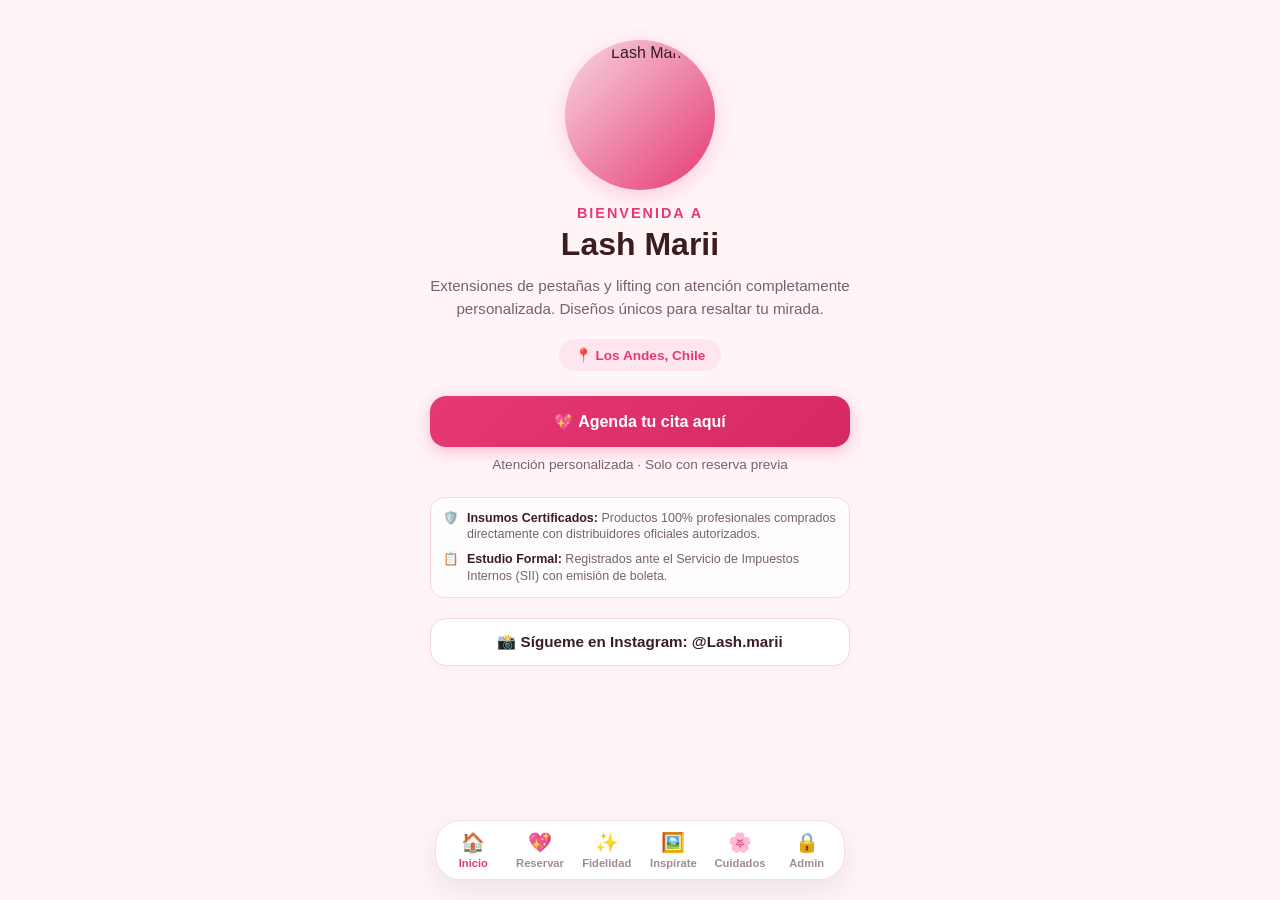
==== commit e982b963: "Update index.html" ====
--- a/index.html
+++ b/index.html
@@ -3,7 +3,7 @@
 <head>
   <meta charset="UTF-8">
   <meta name="viewport" content="width=device-width, initial-scale=1.0">
-  <title>Lash Marii & Lash Marii Boutique</title>
+  <title>Lash Marii - Reservas & Fidelidad</title>
   
   <!-- Firebase SDKs -->
   <script src="https://www.gstatic.com/firebasejs/9.22.2/firebase-app-compat.js"></script>
@@ -581,139 +581,6 @@
       margin-top: 2px;
     }
 
-    /* ESTILOS ESPECÍFICOS DE LASH MARII BOUTIQUE Y CARRUSEL */
-    .boutique-grid {
-      display: grid;
-      grid-template-columns: repeat(1, 1fr);
-      gap: 16px;
-      margin-top: 15px;
-    }
-
-    .boutique-card {
-      background: #ffffff;
-      border-radius: 18px;
-      overflow: hidden;
-      border: 1px solid var(--border-color);
-      box-shadow: 0 4px 12px rgba(230, 57, 116, 0.05);
-      display: flex;
-      flex-direction: column;
-    }
-
-    .boutique-img {
-      width: 100%;
-      height: 260px;
-      object-fit: cover;
-      display: block;
-    }
-
-    .boutique-details {
-      padding: 15px;
-    }
-
-    .boutique-name {
-      font-size: 1.05rem;
-      font-weight: 800;
-      color: var(--text-dark);
-      margin-bottom: 4px;
-    }
-
-    .boutique-desc {
-      font-size: 0.82rem;
-      color: var(--subtext);
-      margin-bottom: 10px;
-      line-height: 1.35;
-    }
-
-    .boutique-price-row {
-      display: flex;
-      justify-content: space-between;
-      align-items: center;
-      margin-top: 5px;
-    }
-
-    .boutique-price {
-      font-size: 1.15rem;
-      font-weight: 800;
-      color: var(--primary);
-    }
-
-    .btn-buy {
-      background: linear-gradient(135deg, #e63974, #d62862);
-      color: white;
-      border: none;
-      border-radius: 10px;
-      padding: 8px 14px;
-      font-size: 0.82rem;
-      font-weight: 700;
-      cursor: pointer;
-      text-decoration: none;
-      display: inline-flex;
-      align-items: center;
-      gap: 4px;
-    }
-
-    /* ESTILOS DEL CARRUSEL */
-    .carousel-container {
-      position: relative;
-      width: 100%;
-      overflow: hidden;
-      border-radius: 18px 18px 0 0;
-    }
-
-    .carousel-track {
-      display: flex;
-      transition: transform 0.3s ease-in-out;
-      width: 100%;
-    }
-
-    .carousel-slide {
-      min-width: 100%;
-      box-sizing: border-box;
-    }
-
-    .carousel-btn {
-      position: absolute;
-      top: 50%;
-      transform: translateY(-50%);
-      background: rgba(0, 0, 0, 0.4);
-      color: white;
-      border: none;
-      font-size: 14px;
-      padding: 8px 11px;
-      cursor: pointer;
-      border-radius: 50%;
-      z-index: 5;
-      backdrop-filter: blur(2px);
-    }
-
-    .carousel-btn.prev { left: 8px; }
-    .carousel-btn.next { right: 8px; }
-
-    .carousel-dots {
-      position: absolute;
-      bottom: 8px;
-      left: 50%;
-      transform: translateX(-50%);
-      display: flex;
-      gap: 6px;
-      z-index: 5;
-    }
-
-    .dot {
-      width: 8px;
-      height: 8px;
-      background: rgba(255, 255, 255, 0.5);
-      border-radius: 50%;
-      cursor: pointer;
-      transition: background 0.3s, width 0.3s;
-    }
-
-    .dot.active {
-      background: #ffffff;
-      width: 18px;
-      border-radius: 4px;
-    }
-
     .accordion-header {
       width: 100%;
       background: #ffffff;
@@ -890,13 +757,13 @@
       left: 50%;
       transform: translateX(-50%);
       width: calc(100% - 30px);
-      max-width: 420px;
+      max-width: 410px;
       background: rgba(255, 255, 255, 0.94);
       backdrop-filter: blur(12px);
       border-radius: 25px;
       display: flex;
       justify-content: space-around;
-      padding: 10px 2px;
+      padding: 10px 4px;
       box-shadow: 0 10px 30px rgba(0, 0, 0, 0.08);
       border: 1px solid rgba(247, 214, 224, 0.8);
       z-index: 1000;
@@ -910,7 +777,7 @@
       background: none;
       border: none;
       color: #a08c90;
-      font-size: 0.65rem;
+      font-size: 0.7rem;
       font-weight: 700;
       cursor: pointer;
       flex: 1;
@@ -918,7 +785,7 @@
     }
 
     .nav-item .icon {
-      font-size: 1.1rem;
+      font-size: 1.2rem;
     }
 
     .nav-item.active {
@@ -945,10 +812,6 @@
           💖 Agenda tu cita aquí
         </button>
         <div class="sub-note">Atención personalizada · Solo con reserva previa</div>
-
-        <button class="btn-secondary" style="margin-bottom: 20px; background: #fff8f9; border-color: var(--primary);" onclick="switchTab('boutique')">
-          👜 Visita Lash Marii Boutique
-        </button>
 
         <div class="trust-footer">
           <div class="trust-footer-item">
@@ -1165,81 +1028,6 @@
         <button class="btn-main" style="margin-top: 15px; margin-bottom: 0;" onclick="enviarWhatsApp()">
           Confirmar Reserva por WhatsApp 📲
         </button>
-      </div>
-    </div>
-
-    <!-- LASH MARII BOUTIQUE -->
-    <div id="tab-boutique" class="tab-content">
-      <div class="card">
-        <div class="card-title">Lash Marii Boutique 👜</div>
-        <p class="brand-desc" style="margin-bottom: 12px;">
-          Encuentra la cartera perfecta para complementar tu estilo. Modelos exclusivos, elegantes y con excelentes acabados ✨.
-        </p>
-
-        <div class="boutique-grid">
-          
-          <!-- PRODUCTO 1: BAGUETTE LEOPARDO VINTAGE CON CARRUSEL Y COLORES MARRÓN / BEIGE -->
-          <div class="boutique-card">
-            <div style="position: relative;">
-              <span class="badge-new" style="top: 10px; right: 10px; position: absolute; z-index: 10;">🔥 TENDENCIA</span>
-              
-              <!-- CARRUSEL DE IMÁGENES -->
-              <div class="carousel-container" id="carousel-p1">
-                <div class="carousel-track">
-                  <div class="carousel-slide">
-                    <img src="https://i.postimg.cc/XBgVGwQJ/image.jpg" alt="Bolso Baguette Leopardo - Vista 1" class="boutique-img">
-                  </div>
-                  <div class="carousel-slide">
-                    <img src="https://i.postimg.cc/WhXNswDj/image.jpg" alt="Bolso Baguette Leopardo - Vista 2" class="boutique-img">
-                  </div>
-                  <div class="carousel-slide">
-                    <img src="https://i.postimg.cc/4Y0X94b1/image.jpg" alt="Bolso Baguette Leopardo - Vista 3" class="boutique-img">
-                  </div>
-                </div>
-
-                <!-- Botones Flechas -->
-                <button class="carousel-btn prev" onclick="moveCarousel('carousel-p1', -1)">❮</button>
-                <button class="carousel-btn next" onclick="moveCarousel('carousel-p1', 1)">❯</button>
-
-                <!-- Puntos Indicadores -->
-                <div class="carousel-dots">
-                  <span class="dot active" onclick="setCarouselSlide('carousel-p1', 0)"></span>
-                  <span class="dot" onclick="setCarouselSlide('carousel-p1', 1)"></span>
-                  <span class="dot" onclick="setCarouselSlide('carousel-p1', 2)"></span>
-                </div>
-              </div>
-            </div>
-
-            <div class="boutique-details">
-              <div class="boutique-name">Bolso Baguette Leopardo Vintage 🐆</div>
-              <div class="boutique-desc">
-                El accesorio estrella de la temporada. Acabado suave tipo gamuza con estampado de leopardo, perfecto para combinar con outfits neutros en citas o salidas de noche.
-              </div>
-              
-              <div style="background: rgba(255,255,255,0.6); padding: 8px 10px; border-radius: 8px; margin-bottom: 12px; font-size: 0.76rem; color: var(--subtext);">
-                • <b>Material:</b> Poliuretano textil (efecto gamuza)<br>
-                • <b>Cierre:</b> Cierre metálico + broche imantado<br>
-                • <b>Tirantes:</b> Ajustable al hombro
-              </div>
-
-              <div style="margin-bottom: 10px;">
-                <label style="font-size: 0.78rem; font-weight: 700; color: var(--subtext); display: block; margin-bottom: 4px;">Color:</label>
-                <select id="color-p1" class="overbook-select" style="padding: 6px 10px; font-size: 0.82rem;">
-                  <option value="Marrón Leopardo">Marrón Leopardo</option>
-                  <option value="Beige">Beige</option>
-                </select>
-              </div>
-
-              <div class="boutique-price-row">
-                <span class="boutique-price">$17.990</span>
-                <button class="btn-buy" onclick="consultarCarteraConColor('Bolso Baguette Leopardo Vintage', '$17.990', 'color-p1')">
-                  Consultar / Comprar 📲
-                </button>
-              </div>
-            </div>
-          </div>
-
-        </div>
       </div>
     </div>
 
@@ -1553,7 +1341,7 @@
 
   </div>
 
-  <!-- NAVEGACIÓN INFERIOR -->
+  <!-- NAVEGACIÓN INFERIOR ACTUALIZADA CON PESTAÑA DE FIDELIDAD -->
   <nav class="bottom-nav">
     <button class="nav-item active" onclick="switchTab('inicio')">
       <span class="icon">🏠</span>
@@ -1562,10 +1350,6 @@
     <button class="nav-item" onclick="switchTab('reservar')">
       <span class="icon">💖</span>
       <span>Reservar</span>
-    </button>
-    <button class="nav-item" onclick="switchTab('boutique')">
-      <span class="icon">👜</span>
-      <span>Boutique</span>
     </button>
     <button class="nav-item" onclick="switchTab('fidelidad')">
       <span class="icon">✨</span>
@@ -1630,7 +1414,7 @@
 
       document.getElementById('tab-' + tabId).classList.add('active');
       
-      const tabIndex = { 'inicio': 0, 'reservar': 1, 'boutique': 2, 'fidelidad': 3, 'galeria': 4, 'cuidados': 5, 'admin': 6 };
+      const tabIndex = { 'inicio': 0, 'reservar': 1, 'fidelidad': 2, 'galeria': 3, 'cuidados': 4, 'admin': 5 };
       document.querySelectorAll('.nav-item')[tabIndex[tabId]].classList.add('active');
       window.scrollTo(0, 0);
     }
@@ -1907,62 +1691,6 @@
       window.open(`https://wa.me/${telefono}?text=${mensaje}`, '_blank');
     }
 
-    function consultarCartera(nombreModelo, precio) {
-      const telefono = "56977952393";
-      const mensaje = `¡Hola Lash Marii Boutique! 👜✨ Me encantó este modelo:%0A%0A` +
-                      `👜 *Modelo:* ${nombreModelo}%0A` +
-                      `💰 *Precio:* ${precio}%0A%0A` +
-                      `¿Tienes stock disponible o cómo puedo adquirirlo?`;
-      window.open(`https://wa.me/${telefono}?text=${encodeURIComponent(mensaje)}`, '_blank');
-    }
-
-    function consultarCarteraConColor(nombreModelo, precio, selectColorId) {
-      const telefono = "56977952393";
-      const colorSelect = document.getElementById(selectColorId);
-      const colorElegido = colorSelect ? colorSelect.value : "No especificado";
-
-      const mensaje = `¡Hola Lash Marii Boutique! 👜✨ Me encantó este modelo:%0A%0A` +
-                      `👜 *Modelo:* ${nombreModelo}%0A` +
-                      `🎨 *Color elegido:* ${colorElegido}%0A` +
-                      `💰 *Precio:* ${precio}%0A%0A` +
-                      `¿Tienes stock disponible o cómo puedo adquirirlo?`;
-      window.open(`https://wa.me/${telefono}?text=${encodeURIComponent(mensaje)}`, '_blank');
-    }
-
-    /* LÓGICA DE CONTROL DEL CARRUSEL DE IMÁGENES */
-    const carouselIndices = {};
-
-    function moveCarousel(carouselId, direction) {
-      const container = document.getElementById(carouselId);
-      if (!container) return;
-      const track = container.querySelector('.carousel-track');
-      const slides = container.querySelectorAll('.carousel-slide');
-      const dots = container.querySelectorAll('.dot');
-      
-      if (!(carouselId in carouselIndices)) carouselIndices[carouselId] = 0;
-
-      let currentIndex = carouselIndices[carouselId] + direction;
-
-      if (currentIndex < 0) currentIndex = slides.length - 1;
-      else if (currentIndex >= slides.length) currentIndex = 0;
-
-      carouselIndices[carouselId] = currentIndex;
-      track.style.transform = `translateX(-${currentIndex * 100}%)`;
-
-      dots.forEach((dot, idx) => dot.classList.toggle('active', idx === currentIndex));
-    }
-
-    function setCarouselSlide(carouselId, index) {
-      const container = document.getElementById(carouselId);
-      if (!container) return;
-      const track = container.querySelector('.carousel-track');
-      const dots = container.querySelectorAll('.dot');
-
-      carouselIndices[carouselId] = index;
-      track.style.transform = `translateX(-${index * 100}%)`;
-      dots.forEach((dot, idx) => dot.classList.toggle('active', idx === index));
-    }
-
     function validarAdmin() {
       const pass = document.getElementById('admin-pass').value;
       if (pass === CLAVE_ADMIN) {
@@ -2069,7 +1797,7 @@
         const slot = document.createElement('div');
         slot.className = 'stamp-slot';
         
-        const esSetCompleto = (i % 2 !== 0);
+        const esSetCompleto = (i % 2 !== 0); // Impares = Set, Pares = Retoque
         const tipoTexto = esSetCompleto ? 'Set' : 'Retoque';
 
         if (i === 5 || i === 10) slot.classList.add('reward');
